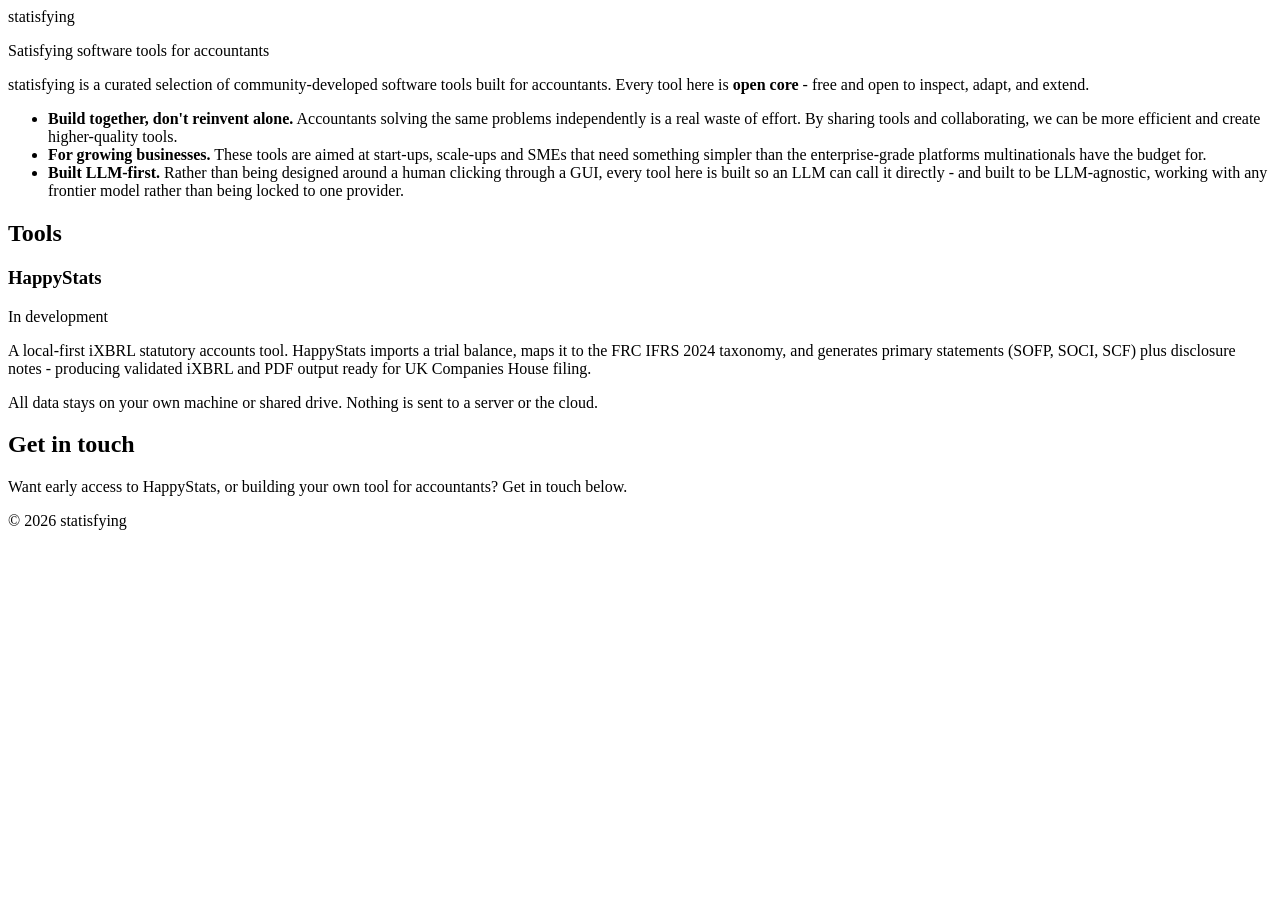
==== index.html @ 27cd7fc4 "Update index.html" ====
<!DOCTYPE html>
<html lang="en">
<head>
<meta charset="UTF-8">
<meta name="viewport" content="width=device-width, initial-scale=1.0">
<title>Statisfying: Satisfying software tools for accountants</title>
<meta name="description" content="A curated selection of community-developed, open-core software tools for accountants.">
<link rel="icon" href="favicon.svg" type="image/svg+xml">

<meta property="og:type" content="website">
<meta property="og:url" content="https://statisfying.com">
<meta property="og:title" content="Statisfying: Satisfying software tools for accountants">
<meta property="og:description" content="A curated selection of community-developed, open-core software tools for accountants.">
<meta name="twitter:card" content="summary">
<meta name="twitter:title" content="Statisfying: Satisfying software tools for accountants">
<meta name="twitter:description" content="A curated selection of community-developed, open-core software tools for accountants.">

<link rel="stylesheet" href="styles.css">
</head>
<body>

<header class="site-header">
  <div class="wrap">
    <span class="wordmark">statisfying</span>
    <p class="tagline">Satisfying software tools for accountants</p>
  </div>
</header>

<main class="wrap">

  <section class="intro">
    <p>statisfying is a curated selection of community-developed software tools built for accountants. Every tool here is <strong>open core</strong> - free and open to inspect, adapt, and extend.</p>
    <ul class="intro-points">
      <li><strong>Build together, don't reinvent alone.</strong> Accountants solving the same problems independently is a real waste of effort. By sharing tools and collaborating, we can be more efficient and create higher-quality tools.</li>
      <li><strong>For growing businesses.</strong> These tools are aimed at start-ups, scale-ups and SMEs that need something simpler than the enterprise-grade platforms multinationals have the budget for.</li>
      <li><strong>Built LLM-first.</strong> Rather than being designed around a human clicking through a GUI, every tool here is built so an LLM can call it directly - and built to be LLM-agnostic, working with any frontier model rather than being locked to one provider.</li>
    </ul>
  </section>

  <section class="tools">
    <h2>Tools</h2>

    <article class="tool-card">
      <div class="tool-card-header">
        <h3>HappyStats</h3>
        <p class="tool-status">In development</p>
      </div>
      <p>A local-first iXBRL statutory accounts tool. HappyStats imports a trial balance, maps it to the FRC IFRS 2024 taxonomy, and generates primary statements (SOFP, SOCI, SCF) plus disclosure notes - producing validated iXBRL and PDF output ready for UK Companies House filing.</p>
      <p>All data stays on your own machine or shared drive. Nothing is sent to a server or the cloud.</p>
    </article>

  </section>

  <section class="contact">
    <h2>Get in touch</h2>
    <p>Want early access to HappyStats, or building your own tool for accountants? Get in touch below.</p>
    <div class="contact-embed">
      <div data-formgrid-form="1jni0jq0" data-formgrid-height="750"></div>
    </div>
  </section>

</main>

<script src="https://formgrid.dev/embed.js" async></script>

<footer class="site-footer">
  <div class="wrap">
    <p>&copy; 2026 statisfying</p>
  </div>
</footer>

</body>
</html>
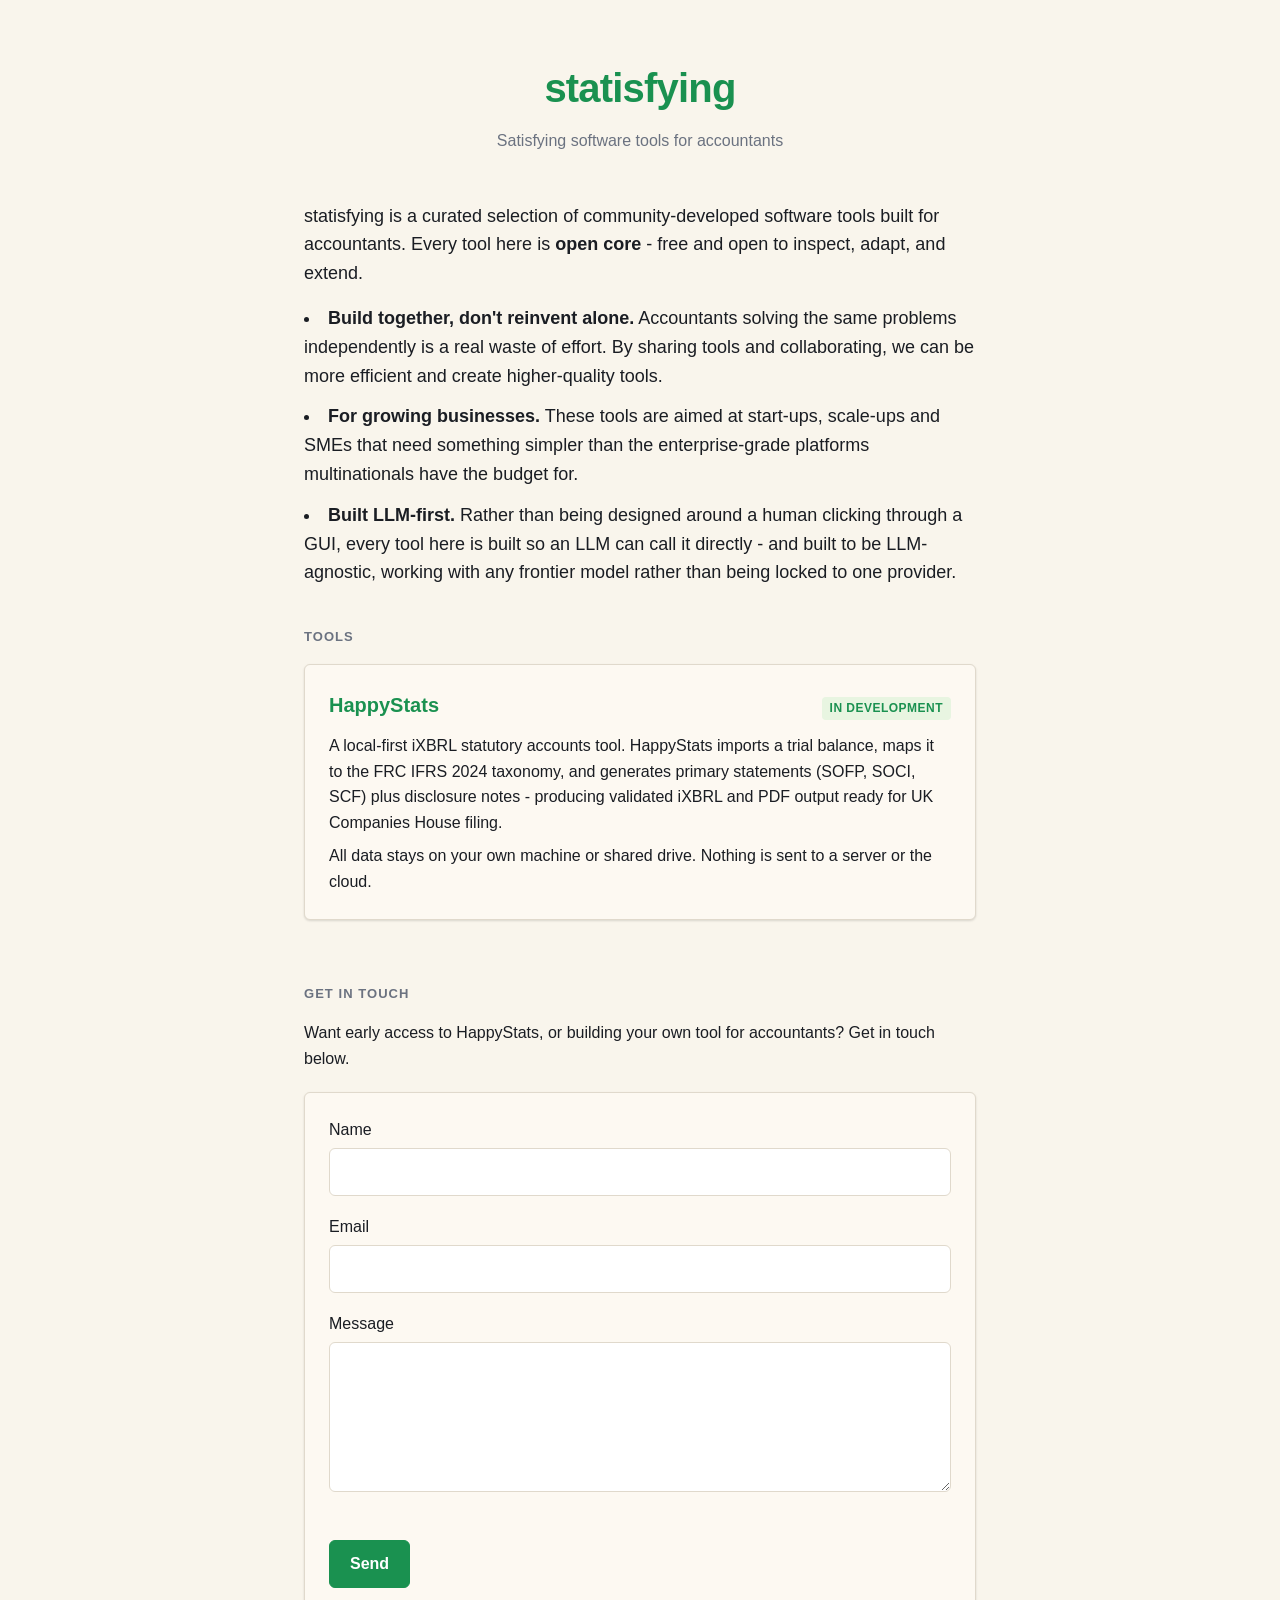
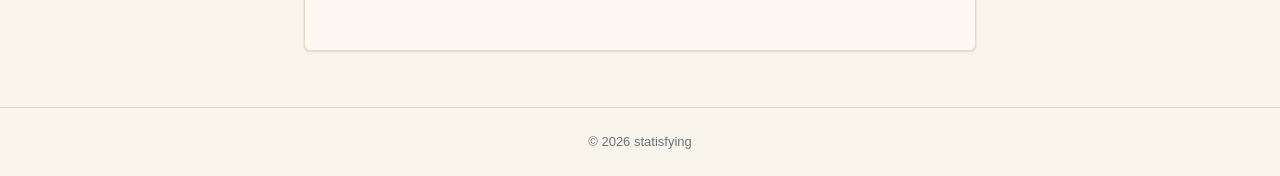
==== commit 60d78ea0: "Replace Formgrid embed with Web3Forms contact form The Formgrid embed was silently losing every subm" ====
--- a/index.html
+++ b/index.html
@@ -54,14 +54,78 @@
   <section class="contact">
     <h2>Get in touch</h2>
     <p>Want early access to HappyStats, or building your own tool for accountants? Get in touch below.</p>
-    <div class="contact-embed">
-      <div data-formgrid-form="1jni0jq0" data-formgrid-height="750"></div>
-    </div>
+    <form id="contact-form" action="https://api.web3forms.com/submit" method="POST">
+      <input type="hidden" name="access_key" value="4794ed68-f98e-4a54-9e62-15b020e1b3da">
+      <input type="hidden" name="subject" value="New enquiry from statisfying.com">
+      <input type="hidden" name="from_name" value="statisfying.com">
+      <input type="checkbox" name="botcheck" class="honeypot" tabindex="-1" autocomplete="off" aria-hidden="true">
+
+      <label for="name">Name</label>
+      <input type="text" id="name" name="name" autocomplete="name" required>
+
+      <label for="email">Email</label>
+      <input type="email" id="email" name="email" autocomplete="email" required>
+
+      <label for="message">Message</label>
+      <textarea id="message" name="message" rows="5" required></textarea>
+
+      <div class="h-captcha" data-captcha="true"></div>
+
+      <button type="submit">Send</button>
+      <p class="form-status" id="form-status" role="status" aria-live="polite"></p>
+    </form>
   </section>
 
 </main>
 
-<script src="https://formgrid.dev/embed.js" async></script>
+<script>
+  const form = document.getElementById('contact-form');
+  const status = document.getElementById('form-status');
+  const button = form.querySelector('button[type="submit"]');
+
+  function setStatus(message, state) {
+    status.textContent = message;
+    status.className = state ? 'form-status is-' + state : 'form-status';
+  }
+
+  form.addEventListener('submit', async (event) => {
+    event.preventDefault();
+
+    const data = Object.fromEntries(new FormData(form));
+
+    if (!data['h-captcha-response']) {
+      setStatus('Please complete the anti-spam check above.', 'error');
+      return;
+    }
+
+    button.disabled = true;
+    setStatus('Sending...', null);
+
+    try {
+      const response = await fetch(form.action, {
+        method: 'POST',
+        headers: { 'Content-Type': 'application/json', 'Accept': 'application/json' },
+        body: JSON.stringify(data)
+      });
+      const result = await response.json();
+
+      if (response.ok && result.success) {
+        form.reset();
+        if (window.hcaptcha) window.hcaptcha.reset();
+        setStatus("Thanks - your message has been sent. I'll be in touch.", 'success');
+      } else {
+        if (window.hcaptcha) window.hcaptcha.reset();
+        setStatus(result.message || "Sorry, that didn't send. Please try again.", 'error');
+      }
+    } catch (err) {
+      if (window.hcaptcha) window.hcaptcha.reset();
+      setStatus("Sorry, that didn't send. Please check your connection and try again.", 'error');
+    } finally {
+      button.disabled = false;
+    }
+  });
+</script>
+<script src="https://web3forms.com/client/script.js" async defer></script>
 
 <footer class="site-footer">
   <div class="wrap">
--- a/styles.css
+++ b/styles.css
@@ -0,0 +1,245 @@
+*, *::before, *::after { box-sizing: border-box; margin: 0; padding: 0; }
+
+:root {
+  --bg: #f9f5ec;
+  --surface: #fdf9f2;
+  --border: #e0d9cc;
+  --text: #1a1d23;
+  --text-muted: #6b7280;
+  --accent: #1a9150;
+  --accent-hover: #157a40;
+  --radius: 6px;
+  --shadow: 0 1px 3px rgba(0,0,0,0.08), 0 1px 2px rgba(0,0,0,0.06);
+}
+
+html {
+  scroll-behavior: smooth;
+}
+
+body {
+  font-family: -apple-system, BlinkMacSystemFont, 'Segoe UI', sans-serif;
+  font-size: 16px;
+  color: var(--text);
+  background: var(--bg);
+  line-height: 1.6;
+}
+
+.wrap {
+  max-width: 720px;
+  margin: 0 auto;
+  padding: 0 24px;
+}
+
+a {
+  color: var(--accent);
+}
+
+/* Header */
+.site-header {
+  padding: 56px 0 40px;
+  text-align: center;
+}
+
+.wordmark {
+  font-size: 40px;
+  font-weight: 700;
+  color: var(--accent);
+  letter-spacing: -0.02em;
+}
+
+.tagline {
+  margin-top: 8px;
+  color: var(--text-muted);
+  font-size: 16px;
+}
+
+/* Intro */
+.intro {
+  padding: 8px 0 40px;
+  font-size: 18px;
+}
+
+.intro-points {
+  margin-top: 16px;
+  padding-left: 0;
+  list-style-position: inside;
+}
+
+.intro-points li {
+  margin-bottom: 12px;
+}
+
+.intro-points li:last-child {
+  margin-bottom: 0;
+}
+
+/* Tools */
+.tools h2,
+.contact h2 {
+  font-size: 13px;
+  text-transform: uppercase;
+  letter-spacing: 0.08em;
+  color: var(--text-muted);
+  margin-bottom: 16px;
+}
+
+.tool-card {
+  background: var(--surface);
+  border: 1px solid var(--border);
+  border-radius: var(--radius);
+  box-shadow: var(--shadow);
+  padding: 24px;
+  margin-bottom: 16px;
+}
+
+.tool-card-header {
+  display: flex;
+  align-items: baseline;
+  justify-content: space-between;
+  gap: 12px;
+  margin-bottom: 12px;
+}
+
+.tool-card h3 {
+  font-size: 20px;
+  color: var(--accent);
+}
+
+.tool-status {
+  display: inline-block;
+  flex-shrink: 0;
+  font-size: 12px;
+  font-weight: 600;
+  text-transform: uppercase;
+  letter-spacing: 0.04em;
+  color: var(--accent);
+  background: #e8f5e1;
+  border-radius: 4px;
+  padding: 2px 8px;
+}
+
+.tool-card p {
+  margin-top: 8px;
+}
+
+.tool-card p:first-of-type {
+  margin-top: 0;
+}
+
+/* Contact */
+.contact {
+  padding: 48px 0 56px;
+}
+
+.contact form {
+  display: flex;
+  flex-direction: column;
+  gap: 6px;
+  margin-top: 20px;
+  background: var(--surface);
+  border: 1px solid var(--border);
+  border-radius: var(--radius);
+  box-shadow: var(--shadow);
+  padding: 24px;
+}
+
+.contact label {
+  font-size: 16px;
+  font-weight: 400;
+  margin-top: 12px;
+}
+
+.contact label:first-of-type {
+  margin-top: 0;
+}
+
+.contact input[type="text"],
+.contact input[type="email"],
+.contact textarea {
+  font: inherit;
+  color: var(--text);
+  background: #fff;
+  border: 1px solid var(--border);
+  border-radius: var(--radius);
+  padding: 10px 12px;
+}
+
+.contact input[type="text"]:focus,
+.contact input[type="email"]:focus,
+.contact textarea:focus {
+  outline: none;
+  border-color: var(--accent);
+  box-shadow: 0 0 0 3px rgba(26,145,80,0.1);
+}
+
+.contact textarea {
+  resize: vertical;
+}
+
+/* Honeypot: hidden from people, visible to bots that fill every field. */
+.honeypot {
+  position: absolute;
+  left: -9999px;
+  width: 1px;
+  height: 1px;
+  opacity: 0;
+}
+
+.h-captcha {
+  margin-top: 20px;
+}
+
+.contact button {
+  align-self: flex-start;
+  margin-top: 16px;
+  font: inherit;
+  font-weight: 600;
+  color: #fff;
+  background: var(--accent);
+  border: 1px solid var(--accent);
+  border-radius: var(--radius);
+  padding: 10px 20px;
+  cursor: pointer;
+}
+
+.contact button:hover {
+  background: var(--accent-hover);
+  border-color: var(--accent-hover);
+}
+
+.contact button:disabled {
+  opacity: 0.6;
+  cursor: default;
+}
+
+.form-status {
+  margin-top: 12px;
+  font-size: 14px;
+  min-height: 1.4em;
+}
+
+.form-status.is-success {
+  color: var(--accent);
+}
+
+.form-status.is-error {
+  color: #b91c1c;
+}
+
+/* Footer */
+.site-footer {
+  border-top: 1px solid var(--border);
+  padding: 24px 0;
+  text-align: center;
+}
+
+.site-footer p {
+  color: var(--text-muted);
+  font-size: 13px;
+}
+
+/* Responsive */
+@media (max-width: 480px) {
+  .wordmark { font-size: 32px; }
+  .intro { font-size: 16px; }
+}
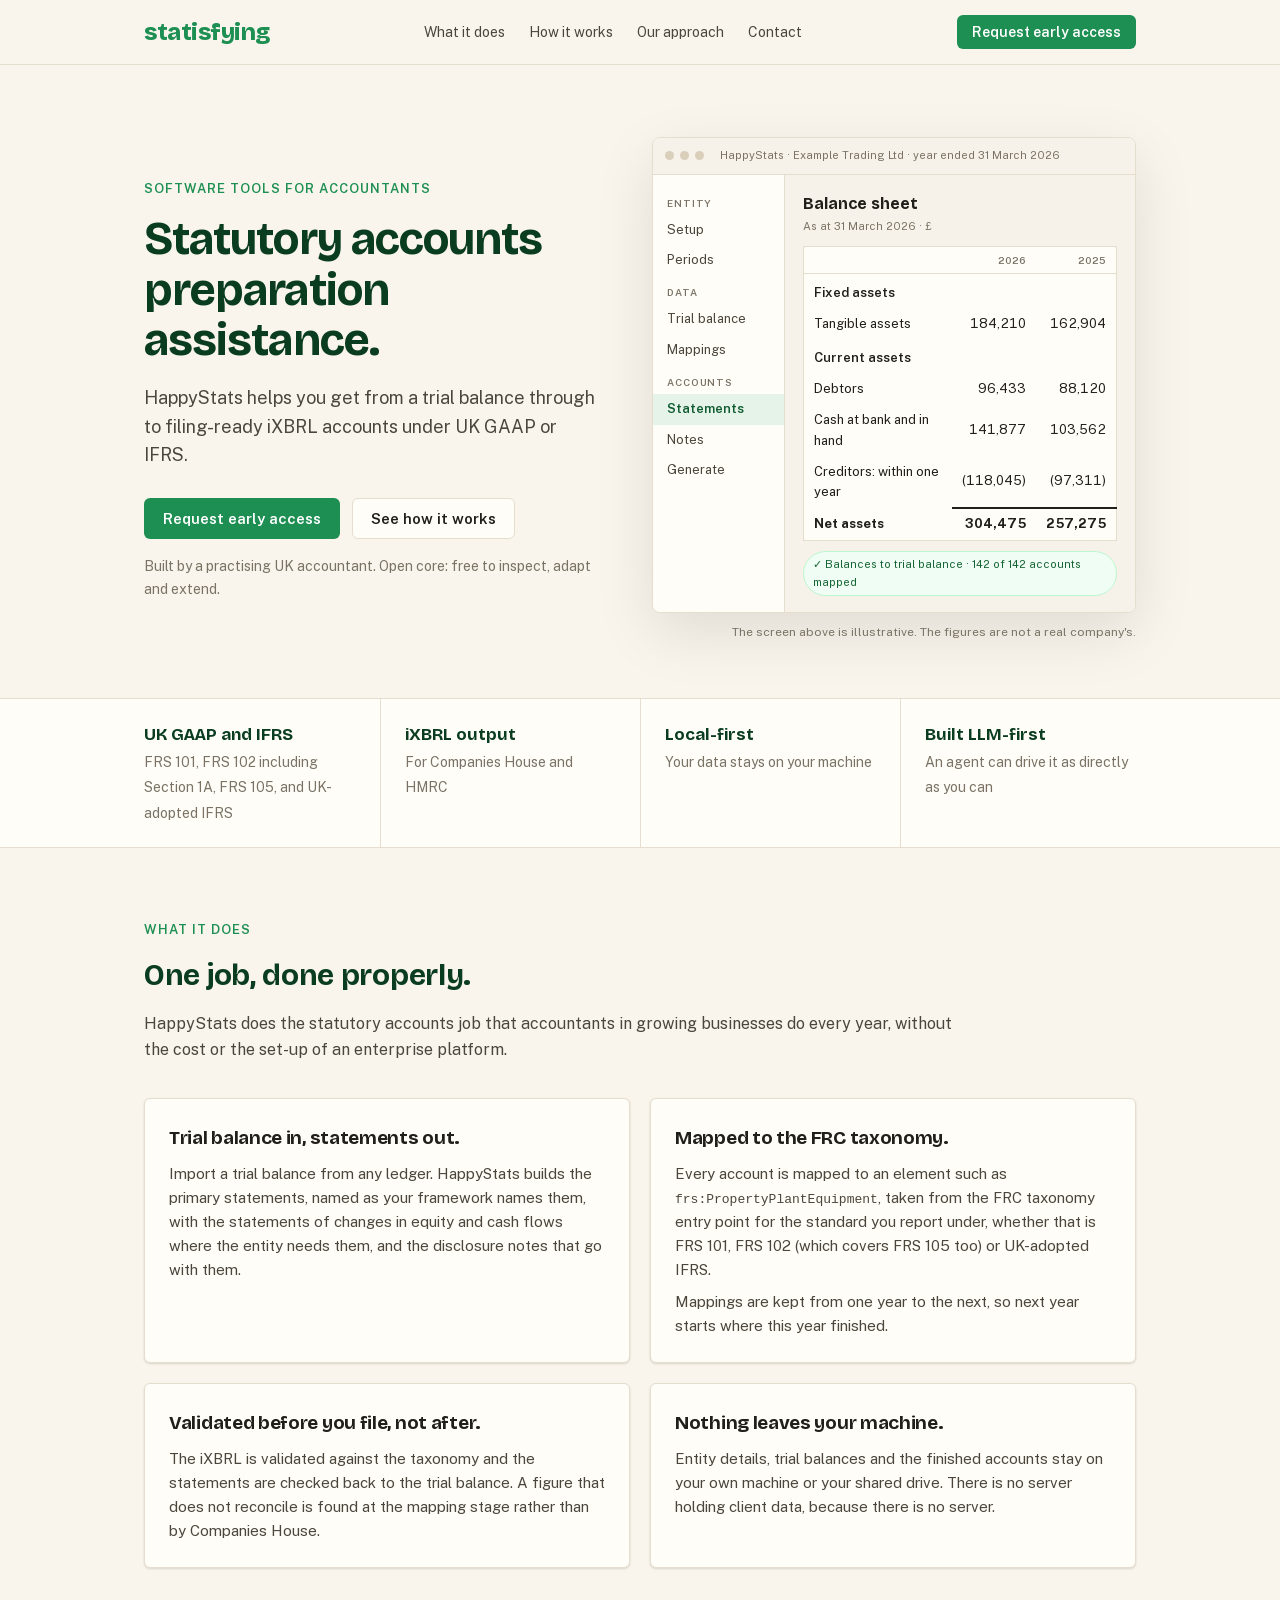
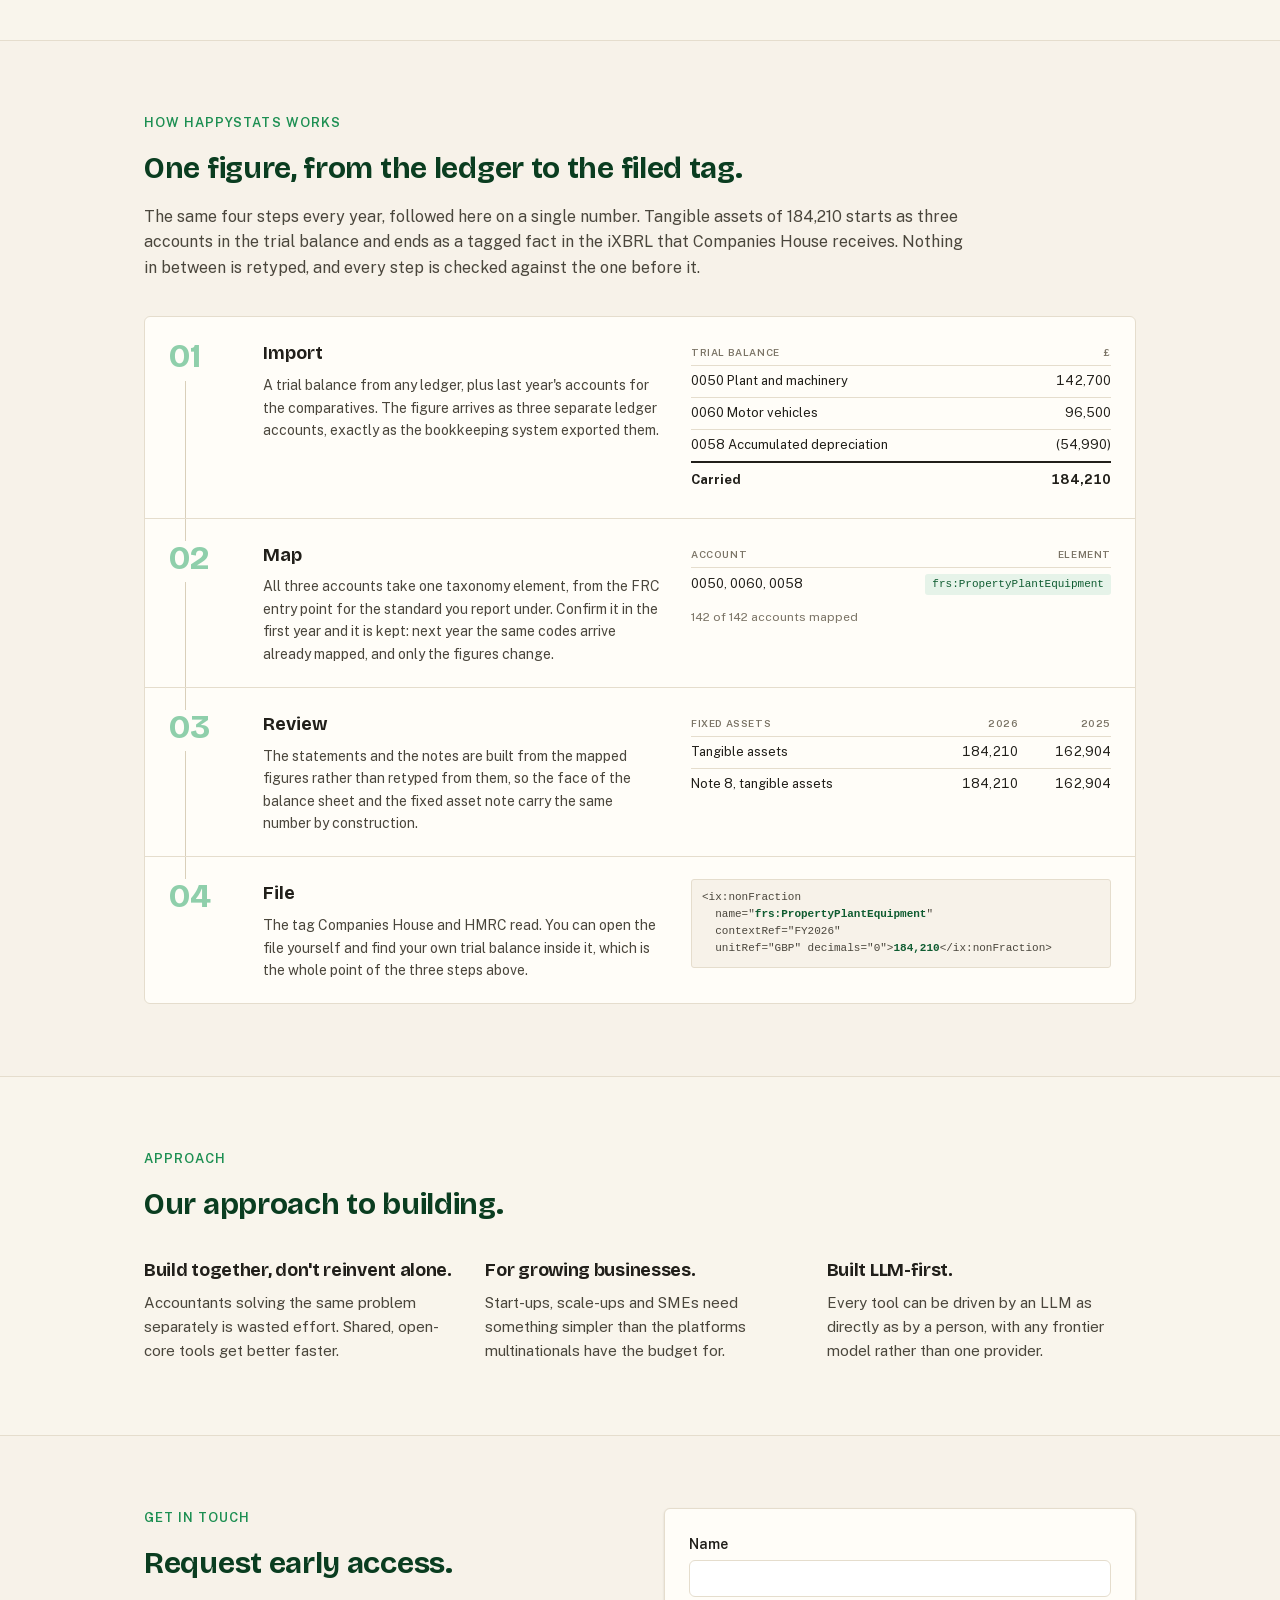
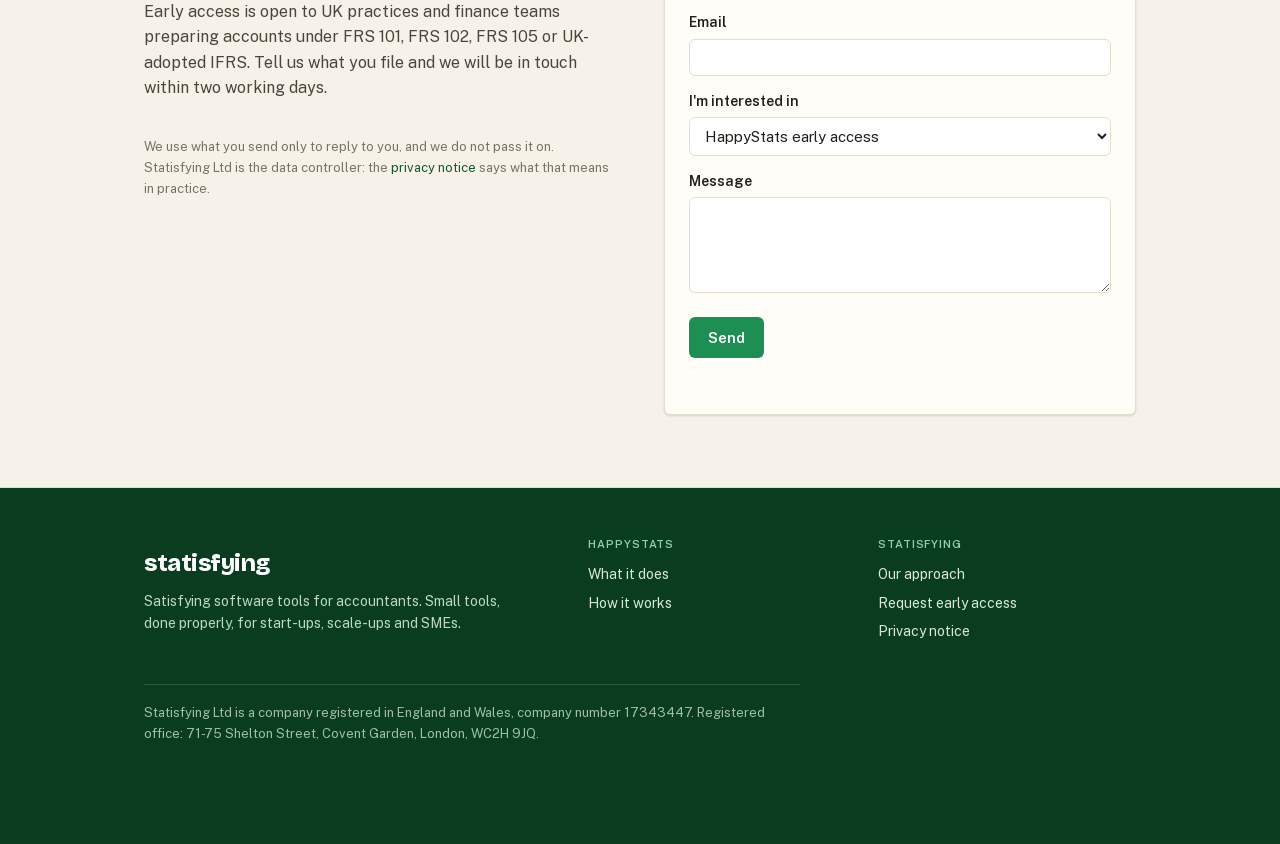
==== commit 8c12c8d2: "Rebuild the site around HappyStats and add a privacy notice HappySync is gone, so the two-card Tools" ====
--- a/index.html
+++ b/index.html
@@ -3,86 +3,322 @@
 <head>
 <meta charset="UTF-8">
 <meta name="viewport" content="width=device-width, initial-scale=1.0">
-<title>Statisfying: Satisfying software tools for accountants</title>
-<meta name="description" content="A curated selection of community-developed, open-core software tools for accountants.">
+<title>HappyStats: statutory accounts and iXBRL, UK GAAP and IFRS</title>
+<meta name="description" content="HappyStats helps you get from a trial balance to filing-ready iXBRL accounts under UK GAAP or IFRS, for Companies House and HMRC. Local-first: nothing leaves your machine.">
 <link rel="icon" href="favicon.svg" type="image/svg+xml">
 
 <meta property="og:type" content="website">
 <meta property="og:url" content="https://statisfying.com">
-<meta property="og:title" content="Statisfying: Satisfying software tools for accountants">
-<meta property="og:description" content="A curated selection of community-developed, open-core software tools for accountants.">
+<meta property="og:site_name" content="statisfying">
+<meta property="og:title" content="HappyStats: statutory accounts and iXBRL, UK GAAP and IFRS">
+<meta property="og:description" content="HappyStats helps you get from a trial balance to filing-ready iXBRL accounts under UK GAAP or IFRS, for Companies House and HMRC. Local-first: nothing leaves your machine.">
 <meta name="twitter:card" content="summary">
-<meta name="twitter:title" content="Statisfying: Satisfying software tools for accountants">
-<meta name="twitter:description" content="A curated selection of community-developed, open-core software tools for accountants.">
+<meta name="twitter:title" content="HappyStats: statutory accounts and iXBRL, UK GAAP and IFRS">
+<meta name="twitter:description" content="HappyStats helps you get from a trial balance to filing-ready iXBRL accounts under UK GAAP or IFRS, for Companies House and HMRC. Local-first: nothing leaves your machine.">
 
 <link rel="stylesheet" href="styles.css">
 </head>
 <body>
 
+<a class="skip-link" href="#main">Skip to content</a>
+
 <header class="site-header">
   <div class="wrap">
     <span class="wordmark">statisfying</span>
-    <p class="tagline">Satisfying software tools for accountants</p>
+    <nav class="site-nav" aria-label="Sections">
+      <a href="#what">What it does</a>
+      <a href="#how">How it works</a>
+      <a href="#approach">Our approach</a>
+      <a href="#contact">Contact</a>
+    </nav>
+    <a class="btn btn-primary btn-sm" href="#contact">Request early access</a>
   </div>
 </header>
 
-<main class="wrap">
-
-  <section class="intro">
-    <p>statisfying is a curated selection of community-developed software tools built for accountants. Every tool here is <strong>open core</strong> - free and open to inspect, adapt, and extend.</p>
-    <ul class="intro-points">
-      <li><strong>Build together, don't reinvent alone.</strong> Accountants solving the same problems independently is a real waste of effort. By sharing tools and collaborating, we can be more efficient and create higher-quality tools.</li>
-      <li><strong>For growing businesses.</strong> These tools are aimed at start-ups, scale-ups and SMEs that need something simpler than the enterprise-grade platforms multinationals have the budget for.</li>
-      <li><strong>Built LLM-first.</strong> Rather than being designed around a human clicking through a GUI, every tool here is built so an LLM can call it directly - and built to be LLM-agnostic, working with any frontier model rather than being locked to one provider.</li>
-    </ul>
-  </section>
-
-  <section class="tools">
-    <h2>Tools</h2>
-
-    <article class="tool-card">
-      <div class="tool-card-header">
-        <h3>HappyStats</h3>
-        <p class="tool-status">In development</p>
-      </div>
-      <p>A local-first iXBRL statutory accounts tool. HappyStats imports a trial balance, maps it to the FRC IFRS 2024 taxonomy, and generates primary statements (SOFP, SOCI, SCF) plus disclosure notes - producing validated iXBRL and PDF output ready for UK Companies House filing.</p>
-      <p>All data stays on your own machine or shared drive. Nothing is sent to a server or the cloud.</p>
-    </article>
-
-  </section>
-
-  <section class="contact">
-    <h2>Get in touch</h2>
-    <p>Want early access to HappyStats, or building your own tool for accountants? Get in touch below.</p>
-    <form id="contact-form" action="https://api.web3forms.com/submit" method="POST">
-      <input type="hidden" name="access_key" value="4794ed68-f98e-4a54-9e62-15b020e1b3da">
-      <input type="hidden" name="subject" value="New enquiry from statisfying.com">
-      <input type="hidden" name="from_name" value="statisfying.com">
-      <input type="checkbox" name="botcheck" class="honeypot" tabindex="-1" autocomplete="off" aria-hidden="true">
-
-      <label for="name">Name</label>
-      <input type="text" id="name" name="name" autocomplete="name" required>
-
-      <label for="email">Email</label>
-      <input type="email" id="email" name="email" autocomplete="email" required>
-
-      <label for="message">Message</label>
-      <textarea id="message" name="message" rows="5" required></textarea>
-
-      <div class="h-captcha" data-captcha="true"></div>
-
-      <button type="submit">Send</button>
-      <p class="form-status" id="form-status" role="status" aria-live="polite"></p>
-    </form>
+<main id="main">
+
+  <section class="hero">
+    <div class="wrap">
+      <div>
+        <p class="eyebrow">Software tools for accountants</p>
+        <h1>Statutory accounts preparation assistance.</h1>
+        <p class="lede">HappyStats helps you get from a trial balance through to filing-ready iXBRL accounts under UK GAAP or IFRS.</p>
+        <p class="cta">
+          <a class="btn btn-primary" href="#contact">Request early access</a>
+          <a class="btn btn-secondary" href="#how">See how it works</a>
+        </p>
+        <p class="hero-note">Built by a practising UK accountant. Open core: free to inspect, adapt and extend.</p>
+      </div>
+      <div>
+        <div class="window">
+          <div class="window-bar">
+            <i></i><i></i><i></i>
+            <span>HappyStats &middot; Example Trading Ltd &middot; year ended 31 March 2026</span>
+          </div>
+          <div class="window-body">
+            <div class="window-side">
+              <p class="grp">Entity</p>
+              <p class="it">Setup</p>
+              <p class="it">Periods</p>
+              <p class="grp">Data</p>
+              <p class="it">Trial balance</p>
+              <p class="it">Mappings</p>
+              <p class="grp">Accounts</p>
+              <p class="it on">Statements</p>
+              <p class="it">Notes</p>
+              <p class="it">Generate</p>
+            </div>
+            <div class="window-main">
+              <p class="win-title">Balance sheet</p>
+              <p class="sub">As at 31 March 2026 &middot; &pound;</p>
+              <table class="fig">
+                <tr><th scope="col"><span class="visually-hidden">Line item</span></th><th scope="col">2026</th><th scope="col">2025</th></tr>
+                <tr class="sec"><td>Fixed assets</td><td></td><td></td></tr>
+                <tr><td>Tangible assets</td><td>184,210</td><td>162,904</td></tr>
+                <tr class="sec"><td>Current assets</td><td></td><td></td></tr>
+                <tr><td>Debtors</td><td>96,433</td><td>88,120</td></tr>
+                <tr><td>Cash at bank and in hand</td><td>141,877</td><td>103,562</td></tr>
+                <tr><td>Creditors: within one year</td><td>(118,045)</td><td>(97,311)</td></tr>
+                <tr class="tot"><td>Net assets</td><td>304,475</td><td>257,275</td></tr>
+              </table>
+              <p class="check">&#10003; Balances to trial balance &middot; 142 of 142 accounts mapped</p>
+            </div>
+          </div>
+        </div>
+        <p class="illustrative">The screen above is illustrative. The figures are not a real company's.</p>
+      </div>
+    </div>
+  </section>
+
+  <div class="facts">
+    <div class="wrap">
+      <div class="fact"><b>UK GAAP and IFRS</b><span>FRS 101, FRS 102 including Section 1A, FRS 105, and UK-adopted IFRS</span></div>
+      <div class="fact"><b>iXBRL output</b><span>For Companies House and HMRC</span></div>
+      <div class="fact"><b>Local-first</b><span>Your data stays on your machine</span></div>
+      <div class="fact"><b>Built LLM-first</b><span>An agent can drive it as directly as you can</span></div>
+    </div>
+  </div>
+
+  <section class="block" id="what">
+    <div class="wrap">
+      <p class="eyebrow">What it does</p>
+      <h2>One job, done properly.</h2>
+      <p class="section-lede">HappyStats does the statutory accounts job that accountants in growing businesses do every year, without the cost or the set-up of an enterprise platform.</p>
+      <div class="capabilities">
+        <div class="card">
+          <h3>Trial balance in, statements out.</h3>
+          <p>Import a trial balance from any ledger. HappyStats builds the primary statements, named as your framework names them, with the statements of changes in equity and cash flows where the entity needs them, and the disclosure notes that go with them.</p>
+        </div>
+        <div class="card">
+          <h3>Mapped to the FRC taxonomy.</h3>
+          <p>Every account is mapped to an element such as <span class="qname">frs:PropertyPlantEquipment</span>, taken from the FRC taxonomy entry point for the standard you report under, whether that is FRS 101, FRS 102 (which covers FRS 105 too) or UK-adopted IFRS.</p>
+          <p>Mappings are kept from one year to the next, so next year starts where this year finished.</p>
+        </div>
+        <div class="card">
+          <h3>Validated before you file, not after.</h3>
+          <p>The iXBRL is validated against the taxonomy and the statements are checked back to the trial balance. A figure that does not reconcile is found at the mapping stage rather than by Companies House.</p>
+        </div>
+        <div class="card">
+          <h3>Nothing leaves your machine.</h3>
+          <p>Entity details, trial balances and the finished accounts stay on your own machine or your shared drive. There is no server holding client data, because there is no server.</p>
+        </div>
+      </div>
+    </div>
+  </section>
+
+  <section class="block block-alt" id="how">
+    <div class="wrap">
+      <p class="eyebrow">How HappyStats works</p>
+      <h2>One figure, from the ledger to the filed tag.</h2>
+      <p class="section-lede">The same four steps every year, followed here on a single number. Tangible assets of 184,210 starts as three accounts in the trial balance and ends as a tagged fact in the iXBRL that Companies House receives. Nothing in between is retyped, and every step is checked against the one before it.</p>
+      <div class="trace">
+
+        <div class="trace-step">
+          <p class="trace-n">01</p>
+          <div class="trace-say">
+            <h3>Import</h3>
+            <p>A trial balance from any ledger, plus last year's accounts for the comparatives. The figure arrives as three separate ledger accounts, exactly as the bookkeeping system exported them.</p>
+          </div>
+          <div class="trace-show">
+            <table class="mini">
+              <tr><th scope="col">Trial balance</th><th scope="col">&pound;</th></tr>
+              <tr><td>0050 Plant and machinery</td><td>142,700</td></tr>
+              <tr><td>0060 Motor vehicles</td><td>96,500</td></tr>
+              <tr><td>0058 Accumulated depreciation</td><td>(54,990)</td></tr>
+              <tr class="tot"><td>Carried</td><td>184,210</td></tr>
+            </table>
+          </div>
+        </div>
+
+        <div class="trace-step">
+          <p class="trace-n">02</p>
+          <div class="trace-say">
+            <h3>Map</h3>
+            <p>All three accounts take one taxonomy element, from the FRC entry point for the standard you report under. Confirm it in the first year and it is kept: next year the same codes arrive already mapped, and only the figures change.</p>
+          </div>
+          <div class="trace-show">
+            <table class="mini mini-stack">
+              <tr><th scope="col">Account</th><th scope="col">Element</th></tr>
+              <tr><td>0050, 0060, 0058</td><td><span class="chip">frs:PropertyPlantEquipment</span></td></tr>
+            </table>
+            <p class="trace-foot">142 of 142 accounts mapped</p>
+          </div>
+        </div>
+
+        <div class="trace-step">
+          <p class="trace-n">03</p>
+          <div class="trace-say">
+            <h3>Review</h3>
+            <p>The statements and the notes are built from the mapped figures rather than retyped from them, so the face of the balance sheet and the fixed asset note carry the same number by construction.</p>
+          </div>
+          <div class="trace-show">
+            <table class="mini">
+              <tr><th scope="col">Fixed assets</th><th scope="col">2026</th><th scope="col">2025</th></tr>
+              <tr><td>Tangible assets</td><td>184,210</td><td>162,904</td></tr>
+              <tr><td>Note 8, tangible assets</td><td>184,210</td><td>162,904</td></tr>
+            </table>
+          </div>
+        </div>
+
+        <div class="trace-step">
+          <p class="trace-n">04</p>
+          <div class="trace-say">
+            <h3>File</h3>
+            <p>The tag Companies House and HMRC read. You can open the file yourself and find your own trial balance inside it, which is the whole point of the three steps above.</p>
+          </div>
+          <div class="trace-show">
+            <pre class="codeblk">&lt;ix:nonFraction
+  name="<b>frs:PropertyPlantEquipment</b>"
+  contextRef="FY2026"
+  unitRef="GBP" decimals="0"&gt;<b>184,210</b>&lt;/ix:nonFraction&gt;</pre>
+          </div>
+        </div>
+
+      </div>
+    </div>
+  </section>
+
+  <section class="block" id="approach">
+    <div class="wrap">
+      <p class="eyebrow">Approach</p>
+      <h2>Our approach to building.</h2>
+      <div class="principles">
+        <div>
+          <h3>Build together, don't reinvent alone.</h3>
+          <p>Accountants solving the same problem separately is wasted effort. Shared, open-core tools get better faster.</p>
+        </div>
+        <div>
+          <h3>For growing businesses.</h3>
+          <p>Start-ups, scale-ups and SMEs need something simpler than the platforms multinationals have the budget for.</p>
+        </div>
+        <div>
+          <h3>Built LLM-first.</h3>
+          <p>Every tool can be driven by an LLM as directly as by a person, with any frontier model rather than one provider.</p>
+        </div>
+      </div>
+    </div>
+  </section>
+
+  <section class="block block-alt contact" id="contact">
+    <div class="wrap">
+      <div>
+        <p class="eyebrow">Get in touch</p>
+        <h2>Request early access.</h2>
+        <p class="section-lede">Early access is open to UK practices and finance teams preparing accounts under FRS 101, FRS 102, FRS 105 or UK-adopted IFRS. Tell us what you file and we will be in touch within two working days.</p>
+        <p class="form-hint">We use what you send only to reply to you, and we do not pass it on. Statisfying Ltd is the data controller: the <a href="privacy/">privacy notice</a> says what that means in practice.</p>
+      </div>
+      <div class="contact-form">
+        <form id="contact-form" action="https://api.web3forms.com/submit" method="POST">
+          <input type="hidden" name="access_key" value="4794ed68-f98e-4a54-9e62-15b020e1b3da">
+          <input type="hidden" name="subject" value="New enquiry from statisfying.com">
+          <input type="hidden" name="from_name" value="statisfying.com">
+          <input type="checkbox" name="botcheck" class="honeypot" tabindex="-1" autocomplete="off" aria-hidden="true">
+
+          <div class="field">
+            <label for="name">Name</label>
+            <input type="text" id="name" name="name" autocomplete="name" required>
+          </div>
+
+          <div class="field">
+            <label for="email">Email</label>
+            <input type="email" id="email" name="email" autocomplete="email" required>
+          </div>
+
+          <div class="field">
+            <label for="interest">I'm interested in</label>
+            <select id="interest" name="interest">
+              <option>HappyStats early access</option>
+              <option>Building a tool with you</option>
+              <option>Something else</option>
+            </select>
+          </div>
+
+          <div class="field">
+            <label for="message">Message</label>
+            <textarea id="message" name="message" rows="5" required></textarea>
+          </div>
+
+          <div class="h-captcha" data-captcha="true"></div>
+
+          <button class="btn btn-primary" type="submit">Send</button>
+          <p class="form-status" id="form-status" role="status" aria-live="polite"></p>
+        </form>
+      </div>
+    </div>
   </section>
 
 </main>
+
+<footer class="site-footer">
+  <div class="wrap">
+    <div class="cols">
+      <div>
+        <p class="wordmark">statisfying</p>
+        <p>Satisfying software tools for accountants. Small tools, done properly, for start-ups, scale-ups and SMEs.</p>
+      </div>
+      <div>
+        <p class="col-head">HappyStats</p>
+        <a href="#what">What it does</a>
+        <a href="#how">How it works</a>
+      </div>
+      <div>
+        <p class="col-head">statisfying</p>
+        <a href="#approach">Our approach</a>
+        <a href="#contact">Request early access</a>
+        <a href="privacy/">Privacy notice</a>
+      </div>
+    </div>
+    <p class="legal">Statisfying Ltd is a company registered in England and Wales, company number 17343447. Registered office: 71-75 Shelton Street, Covent Garden, London, WC2H 9JQ.</p>
+  </div>
+</footer>
 
 <script>
   const form = document.getElementById('contact-form');
   const status = document.getElementById('form-status');
   const button = form.querySelector('button[type="submit"]');
 
+  // The Web3Forms client script pulls in hCaptcha, which sets a cookie and sends
+  // the visitor's IP to a third party. Only someone using the form needs it, so
+  // it loads on first contact with the form rather than on every page view. Its
+  // init runs as soon as the script executes, not on window load, so injecting
+  // it late still works.
+  let formScriptRequested = false;
+
+  function loadFormScript() {
+    if (formScriptRequested) return;
+    formScriptRequested = true;
+    const script = document.createElement('script');
+    script.src = 'https://web3forms.com/client/script.js';
+    script.async = true;
+    document.head.appendChild(script);
+  }
+
+  // Hover, tap, focus or type: whichever comes first, and all of them come well
+  // before anyone has finished filling the form.
+  ['pointerenter', 'pointerdown', 'touchstart', 'focusin', 'keydown'].forEach((event) => {
+    form.addEventListener(event, loadFormScript, { once: true, passive: true });
+  });
+
   function setStatus(message, state) {
     status.textContent = message;
     status.className = state ? 'form-status is-' + state : 'form-status';
@@ -94,7 +330,12 @@
     const data = Object.fromEntries(new FormData(form));
 
     if (!data['h-captcha-response']) {
-      setStatus('Please complete the anti-spam check above.', 'error');
+      if (window.hcaptcha) {
+        setStatus('Please complete the anti-spam check above.', 'error');
+      } else {
+        loadFormScript();
+        setStatus('Loading the anti-spam check. It will appear above in a moment.', null);
+      }
       return;
     }
 
@@ -112,7 +353,7 @@
       if (response.ok && result.success) {
         form.reset();
         if (window.hcaptcha) window.hcaptcha.reset();
-        setStatus("Thanks - your message has been sent. I'll be in touch.", 'success');
+        setStatus('Thanks, your message has been sent. We will be in touch.', 'success');
       } else {
         if (window.hcaptcha) window.hcaptcha.reset();
         setStatus(result.message || "Sorry, that didn't send. Please try again.", 'error');
@@ -125,13 +366,6 @@
     }
   });
 </script>
-<script src="https://web3forms.com/client/script.js" async defer></script>
-
-<footer class="site-footer">
-  <div class="wrap">
-    <p>&copy; 2026 statisfying</p>
-  </div>
-</footer>
 
 </body>
 </html>
--- a/styles.css
+++ b/styles.css
@@ -1,245 +1,325 @@
-*, *::before, *::after { box-sizing: border-box; margin: 0; padding: 0; }
-
-:root {
-  --bg: #f9f5ec;
-  --surface: #fdf9f2;
-  --border: #e0d9cc;
-  --text: #1a1d23;
-  --text-muted: #6b7280;
-  --accent: #1a9150;
-  --accent-hover: #157a40;
-  --radius: 6px;
-  --shadow: 0 1px 3px rgba(0,0,0,0.08), 0 1px 2px rgba(0,0,0,0.06);
-}
-
-html {
-  scroll-behavior: smooth;
-}
-
-body {
-  font-family: -apple-system, BlinkMacSystemFont, 'Segoe UI', sans-serif;
-  font-size: 16px;
-  color: var(--text);
-  background: var(--bg);
-  line-height: 1.6;
-}
-
-.wrap {
-  max-width: 720px;
-  margin: 0 auto;
-  padding: 0 24px;
-}
-
-a {
-  color: var(--accent);
-}
-
-/* Header */
-.site-header {
-  padding: 56px 0 40px;
-  text-align: center;
-}
-
-.wordmark {
-  font-size: 40px;
-  font-weight: 700;
-  color: var(--accent);
-  letter-spacing: -0.02em;
-}
-
-.tagline {
-  margin-top: 8px;
-  color: var(--text-muted);
-  font-size: 16px;
-}
-
-/* Intro */
-.intro {
-  padding: 8px 0 40px;
-  font-size: 18px;
-}
-
-.intro-points {
-  margin-top: 16px;
-  padding-left: 0;
-  list-style-position: inside;
-}
-
-.intro-points li {
-  margin-bottom: 12px;
-}
-
-.intro-points li:last-child {
-  margin-bottom: 0;
-}
-
-/* Tools */
-.tools h2,
-.contact h2 {
-  font-size: 13px;
-  text-transform: uppercase;
-  letter-spacing: 0.08em;
-  color: var(--text-muted);
-  margin-bottom: 16px;
-}
-
-.tool-card {
-  background: var(--surface);
-  border: 1px solid var(--border);
-  border-radius: var(--radius);
-  box-shadow: var(--shadow);
-  padding: 24px;
-  margin-bottom: 16px;
-}
-
-.tool-card-header {
-  display: flex;
-  align-items: baseline;
-  justify-content: space-between;
-  gap: 12px;
-  margin-bottom: 12px;
-}
-
-.tool-card h3 {
-  font-size: 20px;
-  color: var(--accent);
-}
-
-.tool-status {
-  display: inline-block;
-  flex-shrink: 0;
-  font-size: 12px;
-  font-weight: 600;
-  text-transform: uppercase;
-  letter-spacing: 0.04em;
-  color: var(--accent);
-  background: #e8f5e1;
-  border-radius: 4px;
-  padding: 2px 8px;
-}
-
-.tool-card p {
-  margin-top: 8px;
-}
-
-.tool-card p:first-of-type {
-  margin-top: 0;
-}
-
-/* Contact */
-.contact {
-  padding: 48px 0 56px;
-}
-
-.contact form {
-  display: flex;
-  flex-direction: column;
-  gap: 6px;
-  margin-top: 20px;
-  background: var(--surface);
-  border: 1px solid var(--border);
-  border-radius: var(--radius);
-  box-shadow: var(--shadow);
-  padding: 24px;
-}
-
-.contact label {
-  font-size: 16px;
-  font-weight: 400;
-  margin-top: 12px;
-}
-
-.contact label:first-of-type {
-  margin-top: 0;
-}
-
-.contact input[type="text"],
-.contact input[type="email"],
-.contact textarea {
-  font: inherit;
-  color: var(--text);
-  background: #fff;
-  border: 1px solid var(--border);
-  border-radius: var(--radius);
-  padding: 10px 12px;
-}
-
-.contact input[type="text"]:focus,
-.contact input[type="email"]:focus,
-.contact textarea:focus {
-  outline: none;
-  border-color: var(--accent);
-  box-shadow: 0 0 0 3px rgba(26,145,80,0.1);
-}
-
-.contact textarea {
-  resize: vertical;
-}
-
-/* Honeypot: hidden from people, visible to bots that fill every field. */
-.honeypot {
-  position: absolute;
-  left: -9999px;
-  width: 1px;
-  height: 1px;
-  opacity: 0;
-}
-
-.h-captcha {
-  margin-top: 20px;
-}
-
-.contact button {
-  align-self: flex-start;
-  margin-top: 16px;
-  font: inherit;
-  font-weight: 600;
-  color: #fff;
-  background: var(--accent);
-  border: 1px solid var(--accent);
-  border-radius: var(--radius);
-  padding: 10px 20px;
-  cursor: pointer;
-}
-
-.contact button:hover {
-  background: var(--accent-hover);
-  border-color: var(--accent-hover);
-}
-
-.contact button:disabled {
-  opacity: 0.6;
-  cursor: default;
-}
-
-.form-status {
-  margin-top: 12px;
-  font-size: 14px;
-  min-height: 1.4em;
-}
-
-.form-status.is-success {
-  color: var(--accent);
-}
-
-.form-status.is-error {
-  color: #b91c1c;
-}
-
-/* Footer */
-.site-footer {
-  border-top: 1px solid var(--border);
-  padding: 24px 0;
-  text-align: center;
-}
-
-.site-footer p {
-  color: var(--text-muted);
-  font-size: 13px;
-}
-
-/* Responsive */
-@media (max-width: 480px) {
-  .wordmark { font-size: 32px; }
-  .intro { font-size: 16px; }
-}
+/* statisfying.com
+   Warm Ledger design system. Tokens below are copied verbatim from
+   ~/.claude/skills/statisfying-design/tokens/*.css: do not retype a value here,
+   change it there and copy it across. Only the tokens this page uses are kept. */
+
+/* ── Self-hosted brand webfonts (OFL). Local-first: never a CDN request. ── */
+@font-face{font-family:'Bricolage Grotesque';font-style:normal;font-weight:100 900;font-display:swap;src:url(assets/fonts/bricolage-grotesque-latin.woff2) format('woff2');unicode-range:U+0000-00FF,U+0131,U+0152-0153,U+02BB-02BC,U+02C6,U+02DA,U+02DC,U+0304,U+0308,U+0329,U+2000-206F,U+20AC,U+2122,U+2191,U+2193,U+2212,U+2215,U+FEFF,U+FFFD}
+@font-face{font-family:'Bricolage Grotesque';font-style:normal;font-weight:100 900;font-display:swap;src:url(assets/fonts/bricolage-grotesque-latin-ext.woff2) format('woff2');unicode-range:U+0100-02BA,U+02BD-02C5,U+02C7-02CC,U+02CE-02D7,U+02DD-02FF,U+0304,U+0308,U+0329,U+1D00-1DBF,U+1E00-1E9F,U+1EF2-1EFF,U+2020,U+20A0-20AB,U+20AD-20C0,U+2113,U+2C60-2C7F,U+A720-A7FF}
+@font-face{font-family:'Public Sans';font-style:normal;font-weight:100 900;font-display:swap;src:url(assets/fonts/public-sans-latin.woff2) format('woff2');unicode-range:U+0000-00FF,U+0131,U+0152-0153,U+02BB-02BC,U+02C6,U+02DA,U+02DC,U+0304,U+0308,U+0329,U+2000-206F,U+20AC,U+2122,U+2191,U+2193,U+2212,U+2215,U+FEFF,U+FFFD}
+@font-face{font-family:'Public Sans';font-style:normal;font-weight:100 900;font-display:swap;src:url(assets/fonts/public-sans-latin-ext.woff2) format('woff2');unicode-range:U+0100-02BA,U+02BD-02C5,U+02C7-02CC,U+02CE-02D7,U+02DD-02FF,U+0304,U+0308,U+0329,U+1D00-1DBF,U+1E00-1E9F,U+1EF2-1EFF,U+2020,U+20A0-20AB,U+20AD-20C0,U+2113,U+2C60-2C7F,U+A720-A7FF}
+
+:root{
+  /* Ledger green: the single brand hue */
+  --green-100:#e6f3e9;
+  --green-200:#c9e6d3;
+  --green-300:#8fcfab;
+  --green-500:#1d8f52;
+  --green-600:#17773f;
+  --green-700:#0f5c31;
+  --green-800:#0a3d20;
+
+  /* Warm neutrals: paper, not grey */
+  --sand-50:#fffdf8;
+  --sand-100:#f9f5ec;
+  --sand-150:#f7f2e9;
+  --sand-200:#e5ddcd;
+  --sand-300:#d9cfba;
+  --sand-600:#7a7365;
+  --ink-700:#4a463c;
+  --ink-900:#211f1a;
+
+  /* Markers, never decoration */
+  --amber-500:#b45309;
+  --emerald-50:#f0fdf4;
+  --emerald-200:#bbf7d0;
+  --emerald-700:#166534;
+  --red-600:#991b1b;
+
+  /* Semantic aliases: use these */
+  --bg:var(--sand-150);
+  --bg-web:var(--sand-100);
+  --surface:var(--sand-50);
+  --border:var(--sand-200);
+  --rule:var(--sand-300);
+  --text:var(--ink-900);
+  --text-muted:var(--sand-600);
+  --accent:var(--green-500);
+  --accent-hover:var(--green-600);
+  --accent-deep:var(--green-700);
+  --accent-tint:var(--green-100);
+
+  --font-display:'Bricolage Grotesque',system-ui,sans-serif;
+  --font-body:'Public Sans',-apple-system,BlinkMacSystemFont,'Segoe UI',sans-serif;
+  --font-mono:'SF Mono',ui-monospace,Menlo,Consolas,monospace;
+
+  --text-web-body:16px;
+  --text-web-lede:18px;
+  --tracking-tight:-0.3px;
+  --tracking-wordmark:-0.02em;
+  --tracking-caps:0.08em;
+  --measure-prose:82ch;
+  --measure-note:76ch;
+
+  --radius-xs:3px;
+  --radius:6px;
+  --radius-pill:99px;
+  --shadow:0 1px 3px rgba(0,0,0,0.08),0 1px 2px rgba(0,0,0,0.06);
+  --focus-ring:0 0 0 3px rgba(29,143,82,0.12);
+
+  --dur-instant:100ms;
+  --transition-interactive:background var(--dur-instant),border-color var(--dur-instant),color var(--dur-instant);
+
+  /* Page shell. The system's 720px measure is for the single-column site; a
+     product-led page carrying a screen needs more, so the shell is the sheet
+     width and prose keeps its own measure. */
+  --page-wrap:1040px;
+}
+
+*,*::before,*::after{box-sizing:border-box;margin:0;padding:0}
+
+html{scroll-behavior:smooth}
+@media (prefers-reduced-motion:reduce){html{scroll-behavior:auto}}
+
+body{
+  font-family:var(--font-body);
+  font-size:var(--text-web-body);
+  line-height:1.6;
+  color:var(--text);
+  background:var(--bg-web);
+  -webkit-font-smoothing:antialiased;
+}
+
+a{color:var(--accent-deep);text-decoration:none}
+a:hover{color:var(--accent-hover)}
+:focus-visible{outline:2px solid var(--accent);outline-offset:2px}
+
+.wrap{max-width:var(--page-wrap);margin:0 auto;padding:0 24px}
+
+.skip-link{position:absolute;left:-9999px;top:0;background:var(--surface);color:var(--text);padding:10px 16px;border:1px solid var(--border);border-radius:var(--radius);z-index:10}
+.skip-link:focus{left:16px;top:16px}
+
+/* ── Header ── */
+.site-header{border-bottom:1px solid var(--border);background:var(--bg-web)}
+.site-header .wrap{display:flex;align-items:center;justify-content:space-between;gap:24px;height:64px}
+.wordmark{font-family:var(--font-display);font-weight:800;font-size:24px;letter-spacing:var(--tracking-wordmark);color:var(--accent)}
+.site-nav{display:flex;gap:24px;font-size:14px}
+.site-nav a{color:var(--ink-700)}
+.site-nav a:hover{color:var(--text)}
+
+/* ── Buttons ── */
+.btn{display:inline-block;font:600 15px/1 var(--font-body);padding:12px 18px;border:1px solid transparent;border-radius:var(--radius);cursor:pointer;transition:var(--transition-interactive)}
+.btn-primary{background:var(--accent);color:#fff}
+.btn-primary:hover{background:var(--accent-hover);color:#fff}
+.btn-secondary{background:var(--surface);color:var(--text);border-color:var(--border)}
+.btn-secondary:hover{background:var(--bg);color:var(--text)}
+.btn-sm{padding:9px 14px;font-size:14px}
+
+/* ── Hero ── */
+.hero{padding:72px 0 56px}
+.hero .wrap{display:grid;grid-template-columns:1fr 1.05fr;gap:48px;align-items:center}
+.eyebrow{font-size:13px;font-weight:600;letter-spacing:var(--tracking-caps);text-transform:uppercase;color:var(--accent)}
+h1{font-family:var(--font-display);font-weight:700;font-size:46px;line-height:1.1;letter-spacing:var(--tracking-wordmark);color:var(--green-800);margin:14px 0 18px}
+.lede{font-size:var(--text-web-lede);color:var(--ink-700);max-width:34em}
+.cta{display:flex;flex-wrap:wrap;gap:12px;margin-top:28px}
+.hero-note{font-size:14px;color:var(--text-muted);margin-top:16px}
+
+/* ── Product window: the app's own surfaces, shrunk ── */
+.window{background:var(--surface);border:1px solid var(--border);border-radius:8px;box-shadow:0 20px 60px rgba(0,0,0,0.10);overflow:hidden;font-size:13px}
+.window-bar{display:flex;align-items:center;gap:6px;padding:9px 12px;border-bottom:1px solid var(--border);background:var(--bg)}
+.window-bar i{width:9px;height:9px;border-radius:50%;background:var(--sand-300)}
+.window-bar span{margin-left:10px;font-size:11px;color:var(--text-muted)}
+.window-body{display:grid;grid-template-columns:132px minmax(0,1fr)}
+.window-side{background:var(--surface);border-right:1px solid var(--border);padding:12px 0}
+.window-side .grp{font-size:10px;font-weight:600;letter-spacing:var(--tracking-caps);text-transform:uppercase;color:var(--text-muted);padding:8px 14px 4px}
+.window-side .it{padding:5px 14px;color:var(--ink-700)}
+.window-side .it.on{background:var(--accent-tint);color:var(--accent-deep);font-weight:600}
+.window-main{padding:16px 18px;background:var(--bg);min-width:0}
+.window-main .win-title{font-family:var(--font-display);font-size:16px;font-weight:700;margin-bottom:2px}
+.window-main .sub{font-size:11px;color:var(--text-muted);margin-bottom:10px}
+table.fig{width:100%;border-collapse:collapse;background:var(--surface);border:1px solid var(--border);border-radius:var(--radius)}
+table.fig th,table.fig td{padding:5px 10px;font-variant-numeric:tabular-nums}
+table.fig th{font-size:10px;font-weight:600;color:var(--text-muted);text-align:right;border-bottom:1px solid var(--border)}
+table.fig th:first-child{text-align:left}
+table.fig td:not(:first-child){text-align:right}
+table.fig tr.sec td{font-weight:600;padding-top:9px}
+table.fig tr.tot td{font-weight:700;border-top:2px solid var(--ink-900)}
+table.fig tr.tot td:first-child{border-top:none}
+.check{display:inline-flex;align-items:center;gap:6px;margin-top:10px;padding:4px 9px;font-size:11px;color:var(--emerald-700);background:var(--emerald-50);border:1px solid var(--emerald-200);border-radius:var(--radius-pill)}
+.illustrative{margin-top:10px;font-size:12px;color:var(--text-muted);text-align:right}
+
+/* ── Facts strip ── */
+.facts{border-top:1px solid var(--border);border-bottom:1px solid var(--border);background:var(--surface)}
+.facts .wrap{display:grid;grid-template-columns:repeat(4,minmax(0,1fr));padding:0}
+.fact{padding:22px 24px;border-left:1px solid var(--border);min-width:0}
+.fact:first-child{border-left:none}
+.fact b{display:block;font-family:var(--font-display);font-size:17px;font-weight:700;color:var(--green-800)}
+.fact span{font-size:14px;color:var(--text-muted)}
+
+/* ── Sections ── */
+.block{padding:72px 0}
+.block-alt{background:var(--bg);border-top:1px solid var(--border);border-bottom:1px solid var(--border)}
+h2{font-family:var(--font-display);font-size:30px;font-weight:700;letter-spacing:var(--tracking-tight);color:var(--green-800);margin:10px 0 12px}
+.section-lede{color:var(--ink-700);max-width:var(--measure-prose);margin-bottom:36px}
+
+/* ── Capability cards ── */
+.capabilities{display:grid;grid-template-columns:repeat(2,minmax(0,1fr));gap:20px}
+.card{background:var(--surface);border:1px solid var(--border);border-radius:var(--radius);box-shadow:var(--shadow);padding:24px;min-width:0}
+.card h3{font-family:var(--font-display);font-size:19px;font-weight:700;letter-spacing:var(--tracking-tight);color:var(--text);margin-bottom:8px}
+.card p{font-size:15px;color:var(--ink-700)}
+.card p+p{margin-top:8px}
+.card .qname{font-family:var(--font-mono);font-size:13px;color:var(--ink-700)}
+
+/* ── How it works: one figure, followed down four rows, each closed by a gate ── */
+.trace{border:1px solid var(--border);border-radius:var(--radius);background:var(--surface);overflow:hidden}
+.trace-step{display:grid;grid-template-columns:66px minmax(0,1fr) minmax(0,1.05fr);gap:0 28px;align-items:start;padding:22px 24px;position:relative}
+.trace-step+.trace-step{border-top:1px solid var(--border)}
+/* Mid green, not brand green: large enough to find the step by, pale enough
+   not to compete with its name. The surface background is what breaks the thread. */
+.trace-n{font-family:var(--font-display);font-size:34px;font-weight:700;line-height:.92;letter-spacing:-0.02em;color:var(--green-300);padding:1px 0 9px;position:relative;z-index:1;background:var(--surface)}
+/* The thread: the figure's path down the page, broken where each step stops it.
+   left is the numeral's own centre, not the rail's, so it tracks the padding. */
+.trace-step::before{content:"";position:absolute;left:40px;top:0;bottom:0;width:1px;background:var(--rule)}
+.trace-step:first-child::before{top:22px}
+.trace-step:last-child::before{bottom:auto;height:48px}
+.trace-say h3{font-family:var(--font-display);font-size:18px;font-weight:700;margin-bottom:6px}
+.trace-say p{font-size:14px;color:var(--ink-700)}
+.trace-show{min-width:0}
+.trace-foot{margin-top:8px;font-size:12px;color:var(--text-muted)}
+.mini{width:100%;border-collapse:collapse;font-size:13px;font-variant-numeric:tabular-nums}
+.mini th,.mini td{padding:5px 0;text-align:left;border-bottom:1px solid var(--border)}
+.mini th{font-size:10px;font-weight:600;letter-spacing:.06em;text-transform:uppercase;color:var(--text-muted)}
+.mini td:not(:first-child),.mini th:not(:first-child){text-align:right;white-space:nowrap}
+.mini tr:last-child td{border-bottom:none}
+.mini tr.tot td{font-weight:700;border-top:2px solid var(--ink-900);border-bottom:none;padding-top:7px}
+.chip{display:inline-block;font-family:var(--font-mono);font-size:11px;padding:2px 7px;border-radius:var(--radius-xs);background:var(--accent-tint);color:var(--accent-deep);overflow-wrap:anywhere;white-space:normal}
+.codeblk{font-family:var(--font-mono);font-size:11px;line-height:1.55;color:var(--ink-700);background:var(--bg);border:1px solid var(--border);border-radius:var(--radius-xs);padding:9px 10px;white-space:pre-wrap;overflow-wrap:anywhere}
+.codeblk b{color:var(--accent-deep);font-weight:700}
+
+/* ── Approach ── */
+.principles{display:grid;grid-template-columns:repeat(3,minmax(0,1fr));gap:32px;margin-top:28px}
+.principles h3{font-family:var(--font-display);font-size:18px;font-weight:700;letter-spacing:var(--tracking-tight);margin-bottom:6px}
+.principles p{font-size:15px;color:var(--ink-700)}
+
+/* ── Contact ── */
+.contact .wrap{display:grid;grid-template-columns:1fr 1fr;gap:48px;align-items:start}
+.contact-form{background:var(--surface);border:1px solid var(--border);border-radius:var(--radius);box-shadow:var(--shadow);padding:24px}
+.contact-form .field{margin-bottom:14px}
+.contact-form label{display:block;font-size:14px;font-weight:600;margin-bottom:5px}
+.contact-form input,.contact-form select,.contact-form textarea{width:100%;font:15px var(--font-body);color:var(--text);background:#fff;border:1px solid var(--border);border-radius:var(--radius);padding:9px 11px}
+.contact-form textarea{height:96px;resize:vertical}
+.contact-form input:focus,.contact-form select:focus,.contact-form textarea:focus{outline:none;border-color:var(--accent);box-shadow:var(--focus-ring)}
+.contact-form button{width:auto}
+.form-hint{font-size:13px;color:var(--text-muted);margin-top:12px;max-width:var(--measure-prose)}
+/* Hidden from people, visible to bots that fill every field. */
+.honeypot{position:absolute;left:-9999px;width:1px;height:1px;opacity:0}
+.h-captcha{margin:16px 0}
+.form-status{margin-top:12px;font-size:14px;min-height:1.4em}
+.form-status.is-success{color:var(--emerald-700)}
+.form-status.is-error{color:var(--red-600)}
+button:disabled{opacity:.6;cursor:default}
+
+/* ── Footer ── */
+.site-footer{background:var(--green-800);color:#d8e8dd;padding:48px 0 28px;font-size:14px}
+.site-footer .wordmark{color:#fff}
+.site-footer .cols{display:grid;grid-template-columns:1.6fr 1fr 1fr;gap:32px}
+.site-footer p{max-width:26em;margin-top:8px;color:#bcd8c6}
+.site-footer .col-head{font-family:var(--font-body);font-size:11px;font-weight:600;letter-spacing:var(--tracking-caps);text-transform:uppercase;color:#8fcfab;margin:0 0 10px}
+.site-footer a{display:block;margin-bottom:6px;color:#d8e8dd}
+.site-footer a:hover{color:#fff}
+.site-footer .legal{border-top:1px solid rgba(255,255,255,.15);margin-top:36px;padding-top:18px;max-width:var(--measure-prose);color:#9fbfaa;font-size:13px}
+
+/* ── Responsive ── */
+@media (max-width:900px){
+  .hero{padding:48px 0 40px}
+  .hero .wrap,.capabilities,.contact .wrap{grid-template-columns:minmax(0,1fr)}
+  .facts .wrap{grid-template-columns:repeat(2,minmax(0,1fr))}
+  .trace-step{grid-template-columns:58px minmax(0,1fr);gap:0 16px;padding:20px}
+  .trace-step::before{left:36px}
+  .trace-step:first-child::before{top:20px}
+  .trace-show{grid-column:2;margin-top:14px}
+  .fact:nth-child(3){border-left:none}
+  .fact:nth-child(n+3){border-top:1px solid var(--border)}
+  .principles{grid-template-columns:minmax(0,1fr);gap:24px}
+  .site-footer .cols{grid-template-columns:repeat(2,minmax(0,1fr))}
+  .site-nav{display:none}
+  h1{font-size:36px}
+  .block{padding:56px 0}
+}
+@media (max-width:560px){
+  /* Narrow phones: 16px gutters, so the hCaptcha iframe (302px fixed) fits. */
+  .wrap{padding:0 16px}
+  .contact-form{padding:20px 16px}
+  /* The window's nav rail costs 132px the statement needs more. */
+  .window-body{grid-template-columns:minmax(0,1fr)}
+  .window-side{display:none}
+  .facts .wrap{grid-template-columns:minmax(0,1fr)}
+  .fact{border-left:none;border-top:1px solid var(--border)}
+  .fact:first-child{border-top:none}
+  .trace-step{padding:18px 16px}
+  .trace-step::before{left:32px}
+  .trace-step:first-child::before{top:18px}
+  /* Too narrow for two columns: the QName would break mid-word in its chip. */
+  .mini-stack td,.mini-stack th{display:block;text-align:left;border-bottom:none;padding:2px 0}
+  .mini-stack tr:first-child th:last-child{display:none}
+  .mini-stack td:last-child{padding-bottom:6px}
+  .mini-stack tr:first-child{display:block;border-bottom:1px solid var(--border)}
+  h1{font-size:32px}
+  h2{font-size:26px}
+  .site-footer .cols{grid-template-columns:minmax(0,1fr)}
+  .illustrative{text-align:left}
+}
+
+/* Visually hidden, still read by a screen reader. */
+.visually-hidden{position:absolute;width:1px;height:1px;padding:0;margin:-1px;overflow:hidden;clip:rect(0 0 0 0);white-space:nowrap;border:0}
+
+/* ── Legal pages (privacy notice, and anything like it) ───────────────────
+   Prose keeps the note measure; only the tables use the full column. */
+.legal{padding:56px 0 72px}
+.legal-head{max-width:860px;border-bottom:2px solid var(--ink-900);padding-bottom:22px}
+.legal-head h1{font-size:38px;margin:12px 0 0}
+.legal-head .updated{margin-top:14px;font-size:14px;color:var(--text-muted)}
+.legal-body{max-width:860px;counter-reset:sec}
+.legal-body section{border-top:1px solid var(--border);margin-top:32px;padding-top:28px}
+.legal-body h2{counter-increment:sec;font-family:var(--font-display);font-size:21px;font-weight:700;letter-spacing:var(--tracking-tight);color:var(--green-800);margin:0 0 12px}
+.legal-body h2::before{content:counter(sec) ". ";color:var(--accent)}
+.legal-body h3{font-family:var(--font-display);font-size:16px;font-weight:700;margin:20px 0 6px}
+.legal-body p,.legal-body li{max-width:var(--measure-note);font-size:16px;color:var(--ink-700)}
+.legal-body p+p{margin-top:12px}
+.legal-body strong{color:var(--text);font-weight:600}
+.legal-body .qname{font-family:var(--font-mono);font-size:14px;color:var(--text)}
+.legal-body ul{list-style:none;margin-top:12px}
+.legal-body li{position:relative;padding-left:18px;margin-bottom:9px}
+.legal-body li::before{content:"\00b7";position:absolute;left:5px;color:var(--accent);font-weight:700}
+.legal-body li:last-child{margin-bottom:0}
+
+/* The summary card: what a reader gets if they read nothing else. */
+.summary{background:var(--surface);border:1px solid var(--border);border-radius:var(--radius);box-shadow:var(--shadow);padding:22px 24px;margin-top:32px;max-width:860px}
+.summary h2{font-family:var(--font-display);font-size:19px;font-weight:700;letter-spacing:var(--tracking-tight);color:var(--green-800);margin:0 0 10px}
+
+/* Controller details: a plain two-column register, not prose. */
+.kv{margin-top:14px;border-top:1px solid var(--border);max-width:var(--measure-note)}
+.kv div{display:grid;grid-template-columns:200px minmax(0,1fr);gap:0 16px;padding:9px 0;border-bottom:1px solid var(--border)}
+.kv dt{font-size:14px;color:var(--text-muted)}
+.kv dd{font-size:16px;color:var(--text)}
+
+/* Who else handles it */
+table.who{width:100%;border-collapse:collapse;margin-top:16px;background:var(--surface);border:1px solid var(--border);border-radius:var(--radius);overflow:hidden;font-size:14px}
+table.who th,table.who td{padding:11px 16px;text-align:left;vertical-align:top;border-bottom:1px solid var(--border);color:var(--ink-700)}
+table.who thead th{font-size:10px;font-weight:600;letter-spacing:var(--tracking-caps);text-transform:uppercase;color:var(--text-muted);background:var(--bg)}
+table.who tbody tr:last-child td{border-bottom:none}
+table.who td:first-child{font-weight:600;color:var(--text)}
+table.who td .sub{display:block;font-weight:400;font-size:13px;color:var(--text-muted)}
+
+@media (max-width:700px){
+  .legal-head h1{font-size:30px}
+  .kv div{grid-template-columns:minmax(0,1fr);gap:2px;padding:10px 0}
+  table.who,table.who tbody,table.who tr,table.who td{display:block}
+  table.who thead{display:none}
+  table.who tr{border-bottom:1px solid var(--border);padding:6px 0}
+  table.who tr:last-child{border-bottom:none}
+  table.who td{border-bottom:none;padding:3px 16px}
+  table.who td:first-child{padding-top:12px}
+  table.who td:last-child{padding-bottom:12px}
+  table.who td[data-l]::before{content:attr(data-l);display:block;font-size:10px;font-weight:600;letter-spacing:var(--tracking-caps);text-transform:uppercase;color:var(--text-muted);margin-bottom:1px}
+}
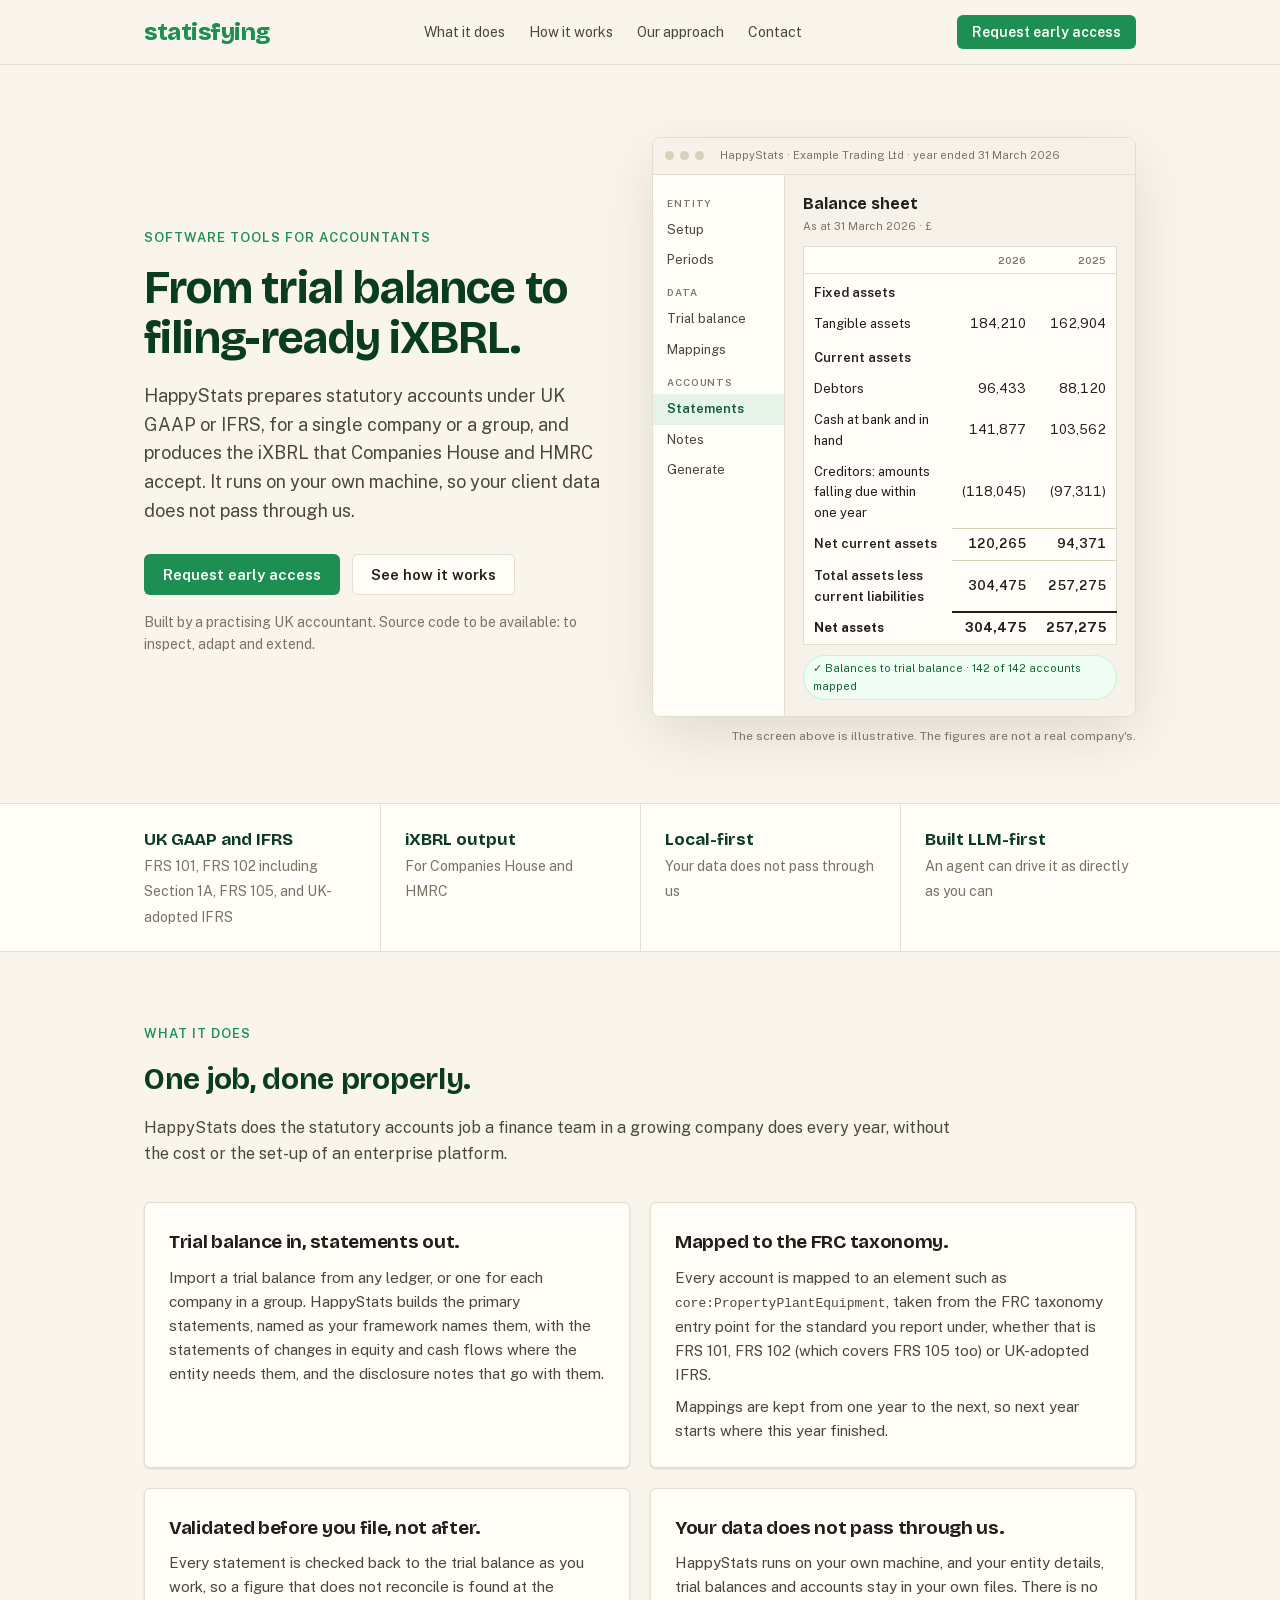
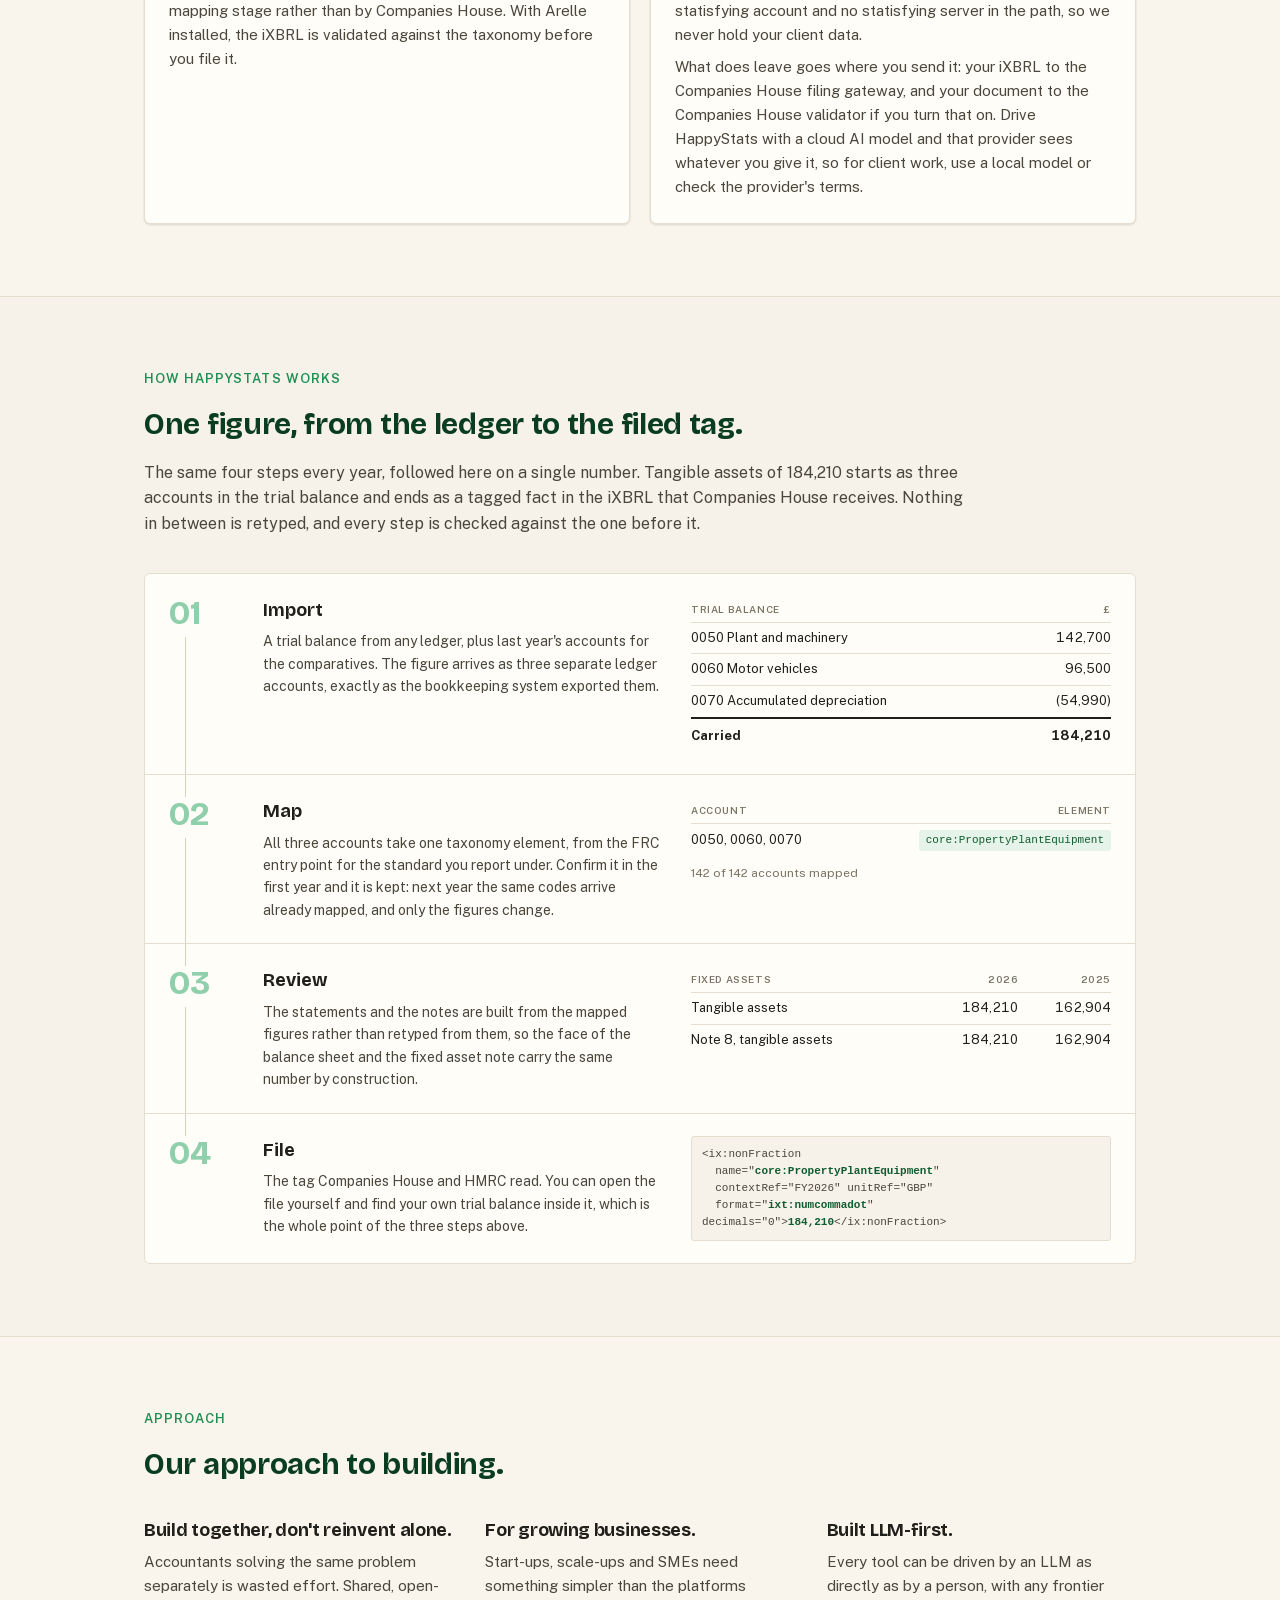
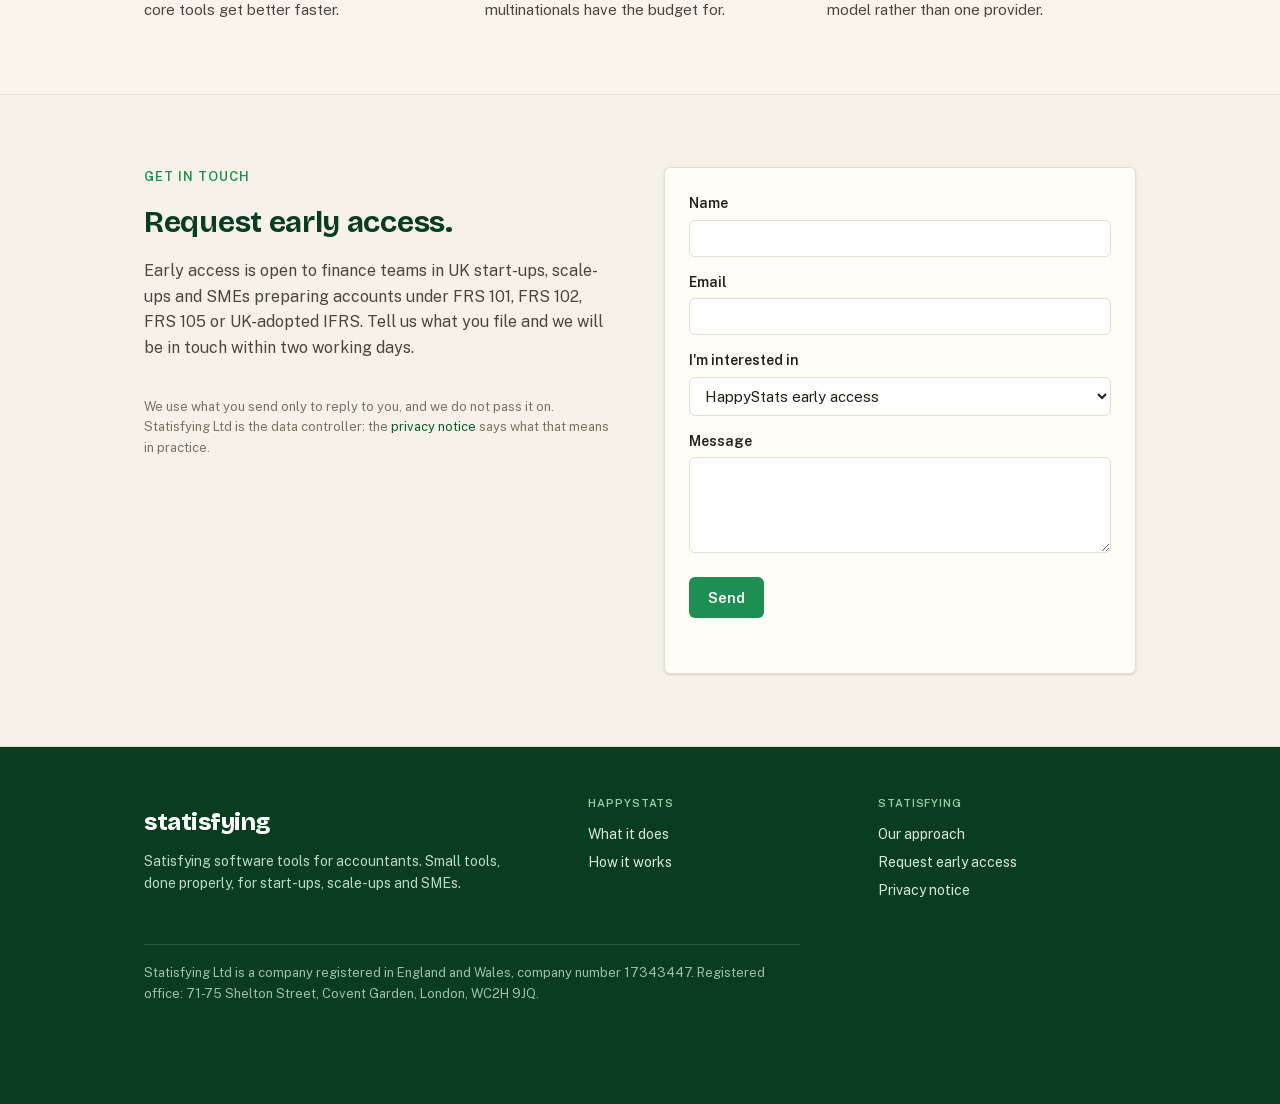
==== commit 35abc5cd: "Correct the iXBRL and accounts examples, requalify claims, add site basics Review of the live page f" ====
--- a/index.html
+++ b/index.html
@@ -4,17 +4,23 @@
 <meta charset="UTF-8">
 <meta name="viewport" content="width=device-width, initial-scale=1.0">
 <title>HappyStats: statutory accounts and iXBRL, UK GAAP and IFRS</title>
-<meta name="description" content="HappyStats helps you get from a trial balance to filing-ready iXBRL accounts under UK GAAP or IFRS, for Companies House and HMRC. Local-first: nothing leaves your machine.">
+<meta name="description" content="From trial balance to filing-ready iXBRL accounts under UK GAAP or IFRS, single company or group. Runs on your own machine: your data doesn't pass through us.">
 <link rel="icon" href="favicon.svg" type="image/svg+xml">
+<link rel="canonical" href="https://statisfying.com/">
 
 <meta property="og:type" content="website">
-<meta property="og:url" content="https://statisfying.com">
+<meta property="og:url" content="https://statisfying.com/">
 <meta property="og:site_name" content="statisfying">
 <meta property="og:title" content="HappyStats: statutory accounts and iXBRL, UK GAAP and IFRS">
-<meta property="og:description" content="HappyStats helps you get from a trial balance to filing-ready iXBRL accounts under UK GAAP or IFRS, for Companies House and HMRC. Local-first: nothing leaves your machine.">
-<meta name="twitter:card" content="summary">
+<meta property="og:description" content="From trial balance to filing-ready iXBRL accounts under UK GAAP or IFRS, single company or group. Runs on your own machine: your data doesn't pass through us.">
+<meta property="og:image" content="https://statisfying.com/og-image.png">
+<meta property="og:image:width" content="1200">
+<meta property="og:image:height" content="630">
+<meta property="og:image:alt" content="statisfying: from trial balance to filing-ready iXBRL. Statutory accounts under UK GAAP or IFRS, for a single company or a group.">
+<meta name="twitter:card" content="summary_large_image">
+<meta name="twitter:image" content="https://statisfying.com/og-image.png">
 <meta name="twitter:title" content="HappyStats: statutory accounts and iXBRL, UK GAAP and IFRS">
-<meta name="twitter:description" content="HappyStats helps you get from a trial balance to filing-ready iXBRL accounts under UK GAAP or IFRS, for Companies House and HMRC. Local-first: nothing leaves your machine.">
+<meta name="twitter:description" content="From trial balance to filing-ready iXBRL accounts under UK GAAP or IFRS, single company or group. Runs on your own machine: your data doesn't pass through us.">
 
 <link rel="stylesheet" href="styles.css">
 </head>
@@ -41,13 +47,13 @@
     <div class="wrap">
       <div>
         <p class="eyebrow">Software tools for accountants</p>
-        <h1>Statutory accounts preparation assistance.</h1>
-        <p class="lede">HappyStats helps you get from a trial balance through to filing-ready iXBRL accounts under UK GAAP or IFRS.</p>
+        <h1>From trial balance to filing-ready iXBRL.</h1>
+        <p class="lede">HappyStats prepares statutory accounts under UK GAAP or IFRS, for a single company or a group, and produces the iXBRL that Companies House and HMRC accept. It runs on your own machine, so your client data does not pass through us.</p>
         <p class="cta">
           <a class="btn btn-primary" href="#contact">Request early access</a>
           <a class="btn btn-secondary" href="#how">See how it works</a>
         </p>
-        <p class="hero-note">Built by a practising UK accountant. Open core: free to inspect, adapt and extend.</p>
+        <p class="hero-note">Built by a practising UK accountant. Source code to be available: to inspect, adapt and extend.</p>
       </div>
       <div>
         <div class="window">
@@ -78,7 +84,9 @@
                 <tr class="sec"><td>Current assets</td><td></td><td></td></tr>
                 <tr><td>Debtors</td><td>96,433</td><td>88,120</td></tr>
                 <tr><td>Cash at bank and in hand</td><td>141,877</td><td>103,562</td></tr>
-                <tr><td>Creditors: within one year</td><td>(118,045)</td><td>(97,311)</td></tr>
+                <tr><td>Creditors: amounts falling due within one year</td><td>(118,045)</td><td>(97,311)</td></tr>
+                <tr class="subtot"><td>Net current assets</td><td>120,265</td><td>94,371</td></tr>
+                <tr class="subtot"><td>Total assets less current liabilities</td><td>304,475</td><td>257,275</td></tr>
                 <tr class="tot"><td>Net assets</td><td>304,475</td><td>257,275</td></tr>
               </table>
               <p class="check">&#10003; Balances to trial balance &middot; 142 of 142 accounts mapped</p>
@@ -94,7 +102,7 @@
     <div class="wrap">
       <div class="fact"><b>UK GAAP and IFRS</b><span>FRS 101, FRS 102 including Section 1A, FRS 105, and UK-adopted IFRS</span></div>
       <div class="fact"><b>iXBRL output</b><span>For Companies House and HMRC</span></div>
-      <div class="fact"><b>Local-first</b><span>Your data stays on your machine</span></div>
+      <div class="fact"><b>Local-first</b><span>Your data does not pass through us</span></div>
       <div class="fact"><b>Built LLM-first</b><span>An agent can drive it as directly as you can</span></div>
     </div>
   </div>
@@ -103,24 +111,25 @@
     <div class="wrap">
       <p class="eyebrow">What it does</p>
       <h2>One job, done properly.</h2>
-      <p class="section-lede">HappyStats does the statutory accounts job that accountants in growing businesses do every year, without the cost or the set-up of an enterprise platform.</p>
+      <p class="section-lede">HappyStats does the statutory accounts job a finance team in a growing company does every year, without the cost or the set-up of an enterprise platform.</p>
       <div class="capabilities">
         <div class="card">
           <h3>Trial balance in, statements out.</h3>
-          <p>Import a trial balance from any ledger. HappyStats builds the primary statements, named as your framework names them, with the statements of changes in equity and cash flows where the entity needs them, and the disclosure notes that go with them.</p>
+          <p>Import a trial balance from any ledger, or one for each company in a group. HappyStats builds the primary statements, named as your framework names them, with the statements of changes in equity and cash flows where the entity needs them, and the disclosure notes that go with them.</p>
         </div>
         <div class="card">
           <h3>Mapped to the FRC taxonomy.</h3>
-          <p>Every account is mapped to an element such as <span class="qname">frs:PropertyPlantEquipment</span>, taken from the FRC taxonomy entry point for the standard you report under, whether that is FRS 101, FRS 102 (which covers FRS 105 too) or UK-adopted IFRS.</p>
+          <p>Every account is mapped to an element such as <span class="qname">core:PropertyPlantEquipment</span>, taken from the FRC taxonomy entry point for the standard you report under, whether that is FRS 101, FRS 102 (which covers FRS 105 too) or UK-adopted IFRS.</p>
           <p>Mappings are kept from one year to the next, so next year starts where this year finished.</p>
         </div>
         <div class="card">
           <h3>Validated before you file, not after.</h3>
-          <p>The iXBRL is validated against the taxonomy and the statements are checked back to the trial balance. A figure that does not reconcile is found at the mapping stage rather than by Companies House.</p>
+          <p>Every statement is checked back to the trial balance as you work, so a figure that does not reconcile is found at the mapping stage rather than by Companies House. With Arelle installed, the iXBRL is validated against the taxonomy before you file it.</p>
         </div>
         <div class="card">
-          <h3>Nothing leaves your machine.</h3>
-          <p>Entity details, trial balances and the finished accounts stay on your own machine or your shared drive. There is no server holding client data, because there is no server.</p>
+          <h3>Your data does not pass through us.</h3>
+          <p>HappyStats runs on your own machine, and your entity details, trial balances and accounts stay in your own files. There is no statisfying account and no statisfying server in the path, so we never hold your client data.</p>
+          <p>What does leave goes where you send it: your iXBRL to the Companies House filing gateway, and your document to the Companies House validator if you turn that on. Drive HappyStats with a cloud AI model and that provider sees whatever you give it, so for client work, use a local model or check the provider's terms.</p>
         </div>
       </div>
     </div>
@@ -144,7 +153,7 @@
               <tr><th scope="col">Trial balance</th><th scope="col">&pound;</th></tr>
               <tr><td>0050 Plant and machinery</td><td>142,700</td></tr>
               <tr><td>0060 Motor vehicles</td><td>96,500</td></tr>
-              <tr><td>0058 Accumulated depreciation</td><td>(54,990)</td></tr>
+              <tr><td>0070 Accumulated depreciation</td><td>(54,990)</td></tr>
               <tr class="tot"><td>Carried</td><td>184,210</td></tr>
             </table>
           </div>
@@ -159,7 +168,7 @@
           <div class="trace-show">
             <table class="mini mini-stack">
               <tr><th scope="col">Account</th><th scope="col">Element</th></tr>
-              <tr><td>0050, 0060, 0058</td><td><span class="chip">frs:PropertyPlantEquipment</span></td></tr>
+              <tr><td>0050, 0060, 0070</td><td><span class="chip">core:PropertyPlantEquipment</span></td></tr>
             </table>
             <p class="trace-foot">142 of 142 accounts mapped</p>
           </div>
@@ -188,9 +197,9 @@
           </div>
           <div class="trace-show">
             <pre class="codeblk">&lt;ix:nonFraction
-  name="<b>frs:PropertyPlantEquipment</b>"
-  contextRef="FY2026"
-  unitRef="GBP" decimals="0"&gt;<b>184,210</b>&lt;/ix:nonFraction&gt;</pre>
+  name="<b>core:PropertyPlantEquipment</b>"
+  contextRef="FY2026" unitRef="GBP"
+  format="<b>ixt:numcommadot</b>" decimals="0"&gt;<b>184,210</b>&lt;/ix:nonFraction&gt;</pre>
           </div>
         </div>
 
@@ -224,7 +233,7 @@
       <div>
         <p class="eyebrow">Get in touch</p>
         <h2>Request early access.</h2>
-        <p class="section-lede">Early access is open to UK practices and finance teams preparing accounts under FRS 101, FRS 102, FRS 105 or UK-adopted IFRS. Tell us what you file and we will be in touch within two working days.</p>
+        <p class="section-lede">Early access is open to finance teams in UK start-ups, scale-ups and SMEs preparing accounts under FRS 101, FRS 102, FRS 105 or UK-adopted IFRS. Tell us what you file and we will be in touch within two working days.</p>
         <p class="form-hint">We use what you send only to reply to you, and we do not pass it on. Statisfying Ltd is the data controller: the <a href="privacy/">privacy notice</a> says what that means in practice.</p>
       </div>
       <div class="contact-form">
--- a/styles.css
+++ b/styles.css
@@ -143,6 +143,8 @@
 table.fig th:first-child{text-align:left}
 table.fig td:not(:first-child){text-align:right}
 table.fig tr.sec td{font-weight:600;padding-top:9px}
+table.fig tr.subtot td{font-weight:600;border-top:1px solid var(--rule)}
+table.fig tr.subtot td:first-child{border-top:none}
 table.fig tr.tot td{font-weight:700;border-top:2px solid var(--ink-900)}
 table.fig tr.tot td:first-child{border-top:none}
 .check{display:inline-flex;align-items:center;gap:6px;margin-top:10px;padding:4px 9px;font-size:11px;color:var(--emerald-700);background:var(--emerald-50);border:1px solid var(--emerald-200);border-radius:var(--radius-pill)}
@@ -283,6 +285,8 @@
 .legal-body section{border-top:1px solid var(--border);margin-top:32px;padding-top:28px}
 .legal-body h2{counter-increment:sec;font-family:var(--font-display);font-size:21px;font-weight:700;letter-spacing:var(--tracking-tight);color:var(--green-800);margin:0 0 12px}
 .legal-body h2::before{content:counter(sec) ". ";color:var(--accent)}
+/* A page with one section has nothing to number. */
+.legal-body.unnumbered h2::before{content:none}
 .legal-body h3{font-family:var(--font-display);font-size:16px;font-weight:700;margin:20px 0 6px}
 .legal-body p,.legal-body li{max-width:var(--measure-note);font-size:16px;color:var(--ink-700)}
 .legal-body p+p{margin-top:12px}
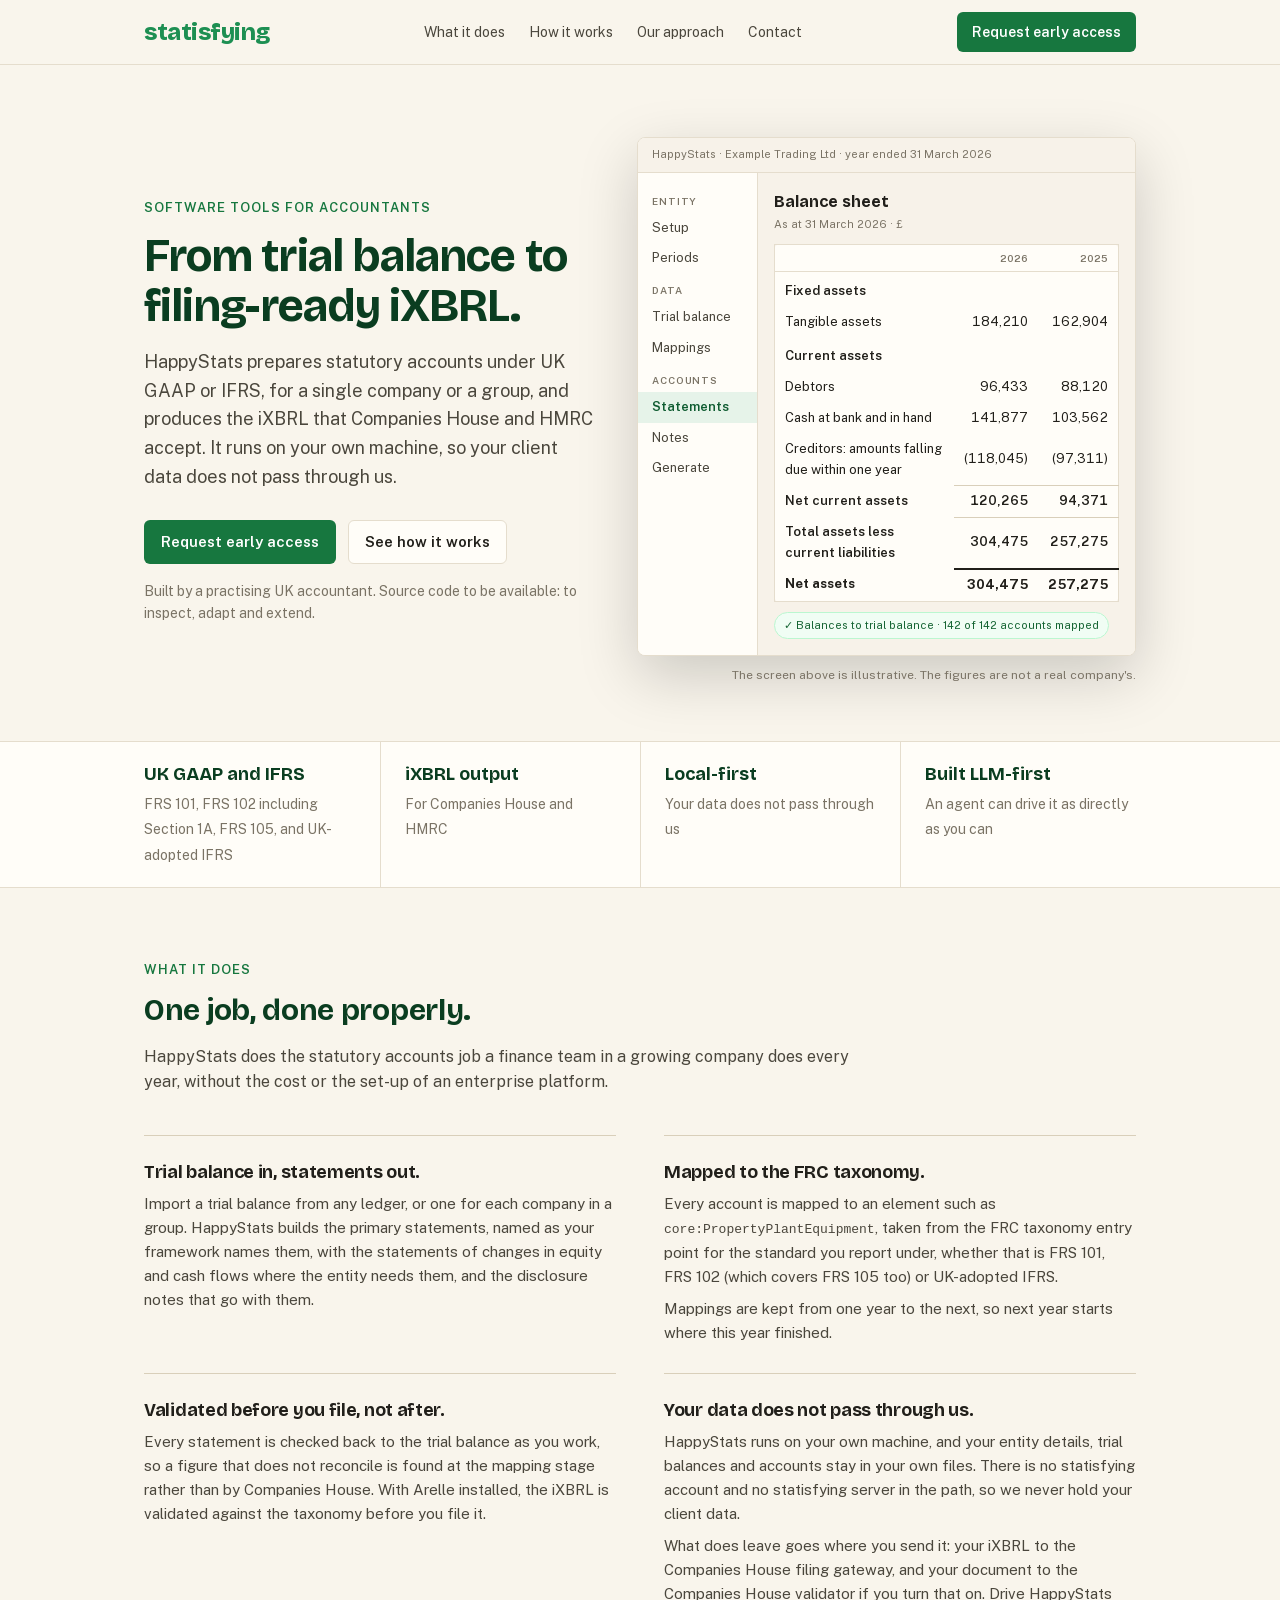
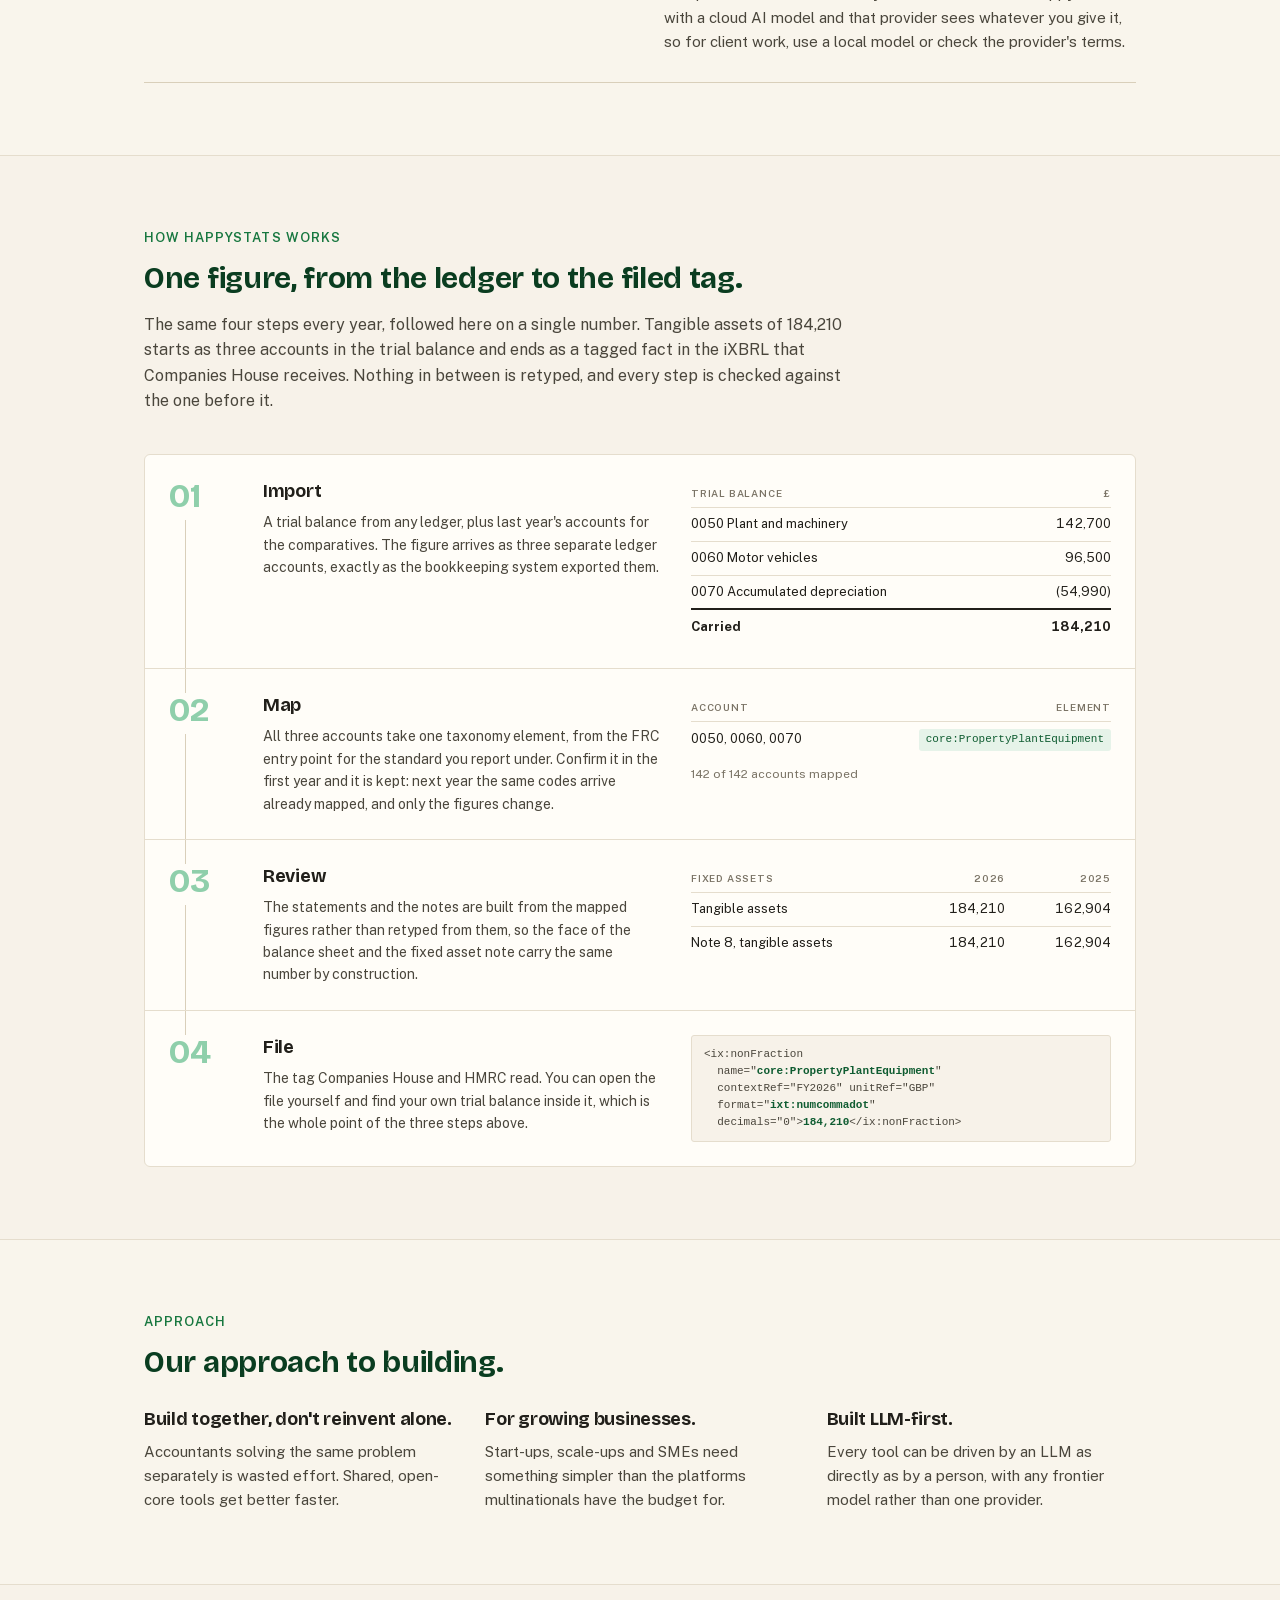
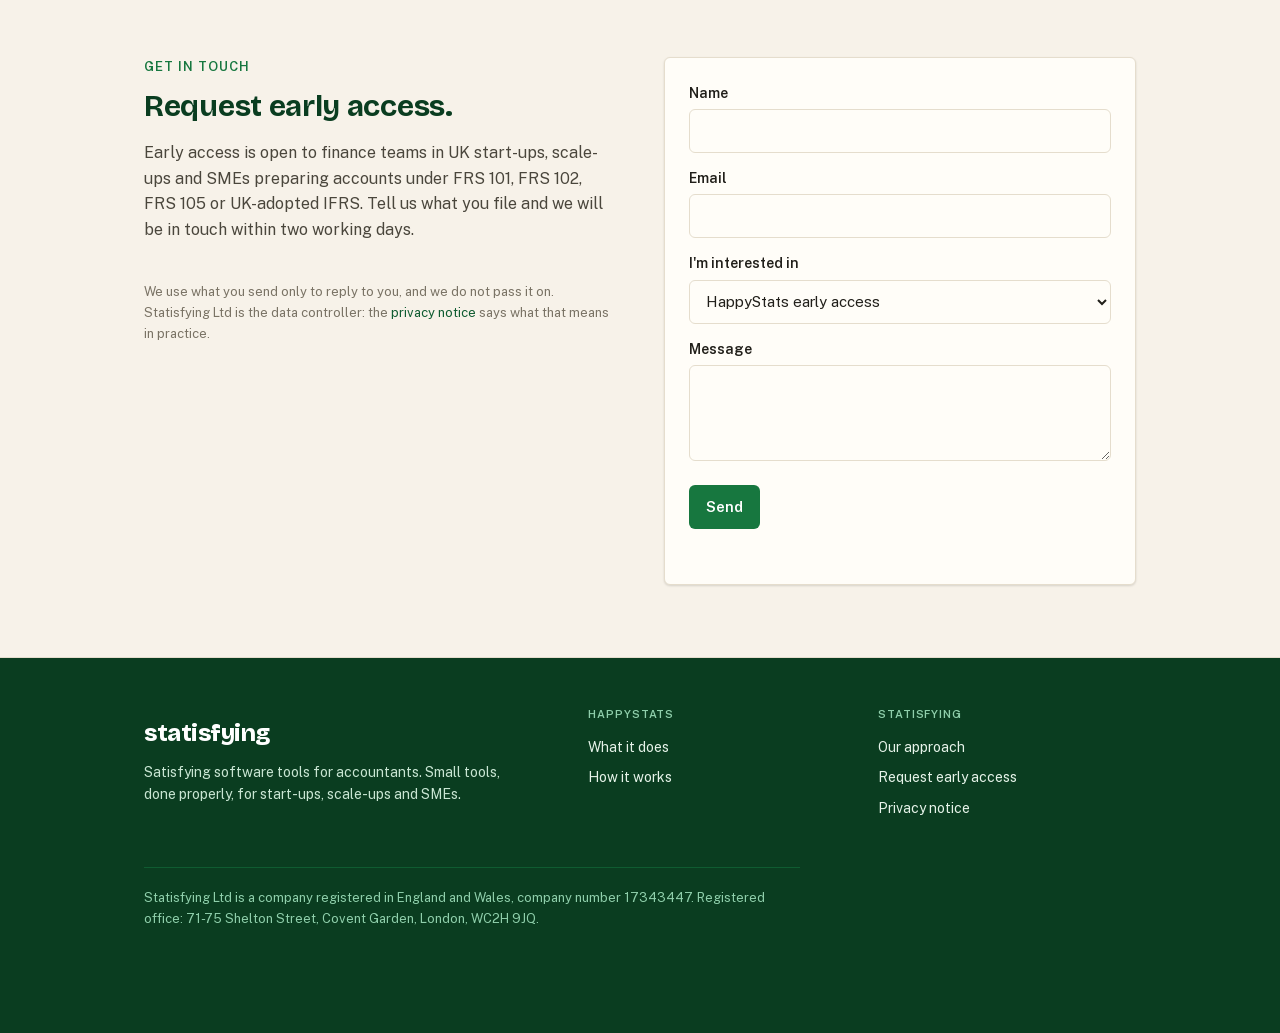
==== commit 2ab71964: "Apply StyleSeed's craft rules to the homepage, within Warm Ledger StyleSeed (github.com/bitjaru/styl" ====
--- a/index.html
+++ b/index.html
@@ -57,10 +57,7 @@
       </div>
       <div>
         <div class="window">
-          <div class="window-bar">
-            <i></i><i></i><i></i>
-            <span>HappyStats &middot; Example Trading Ltd &middot; year ended 31 March 2026</span>
-          </div>
+          <div class="window-bar">HappyStats &middot; Example Trading Ltd &middot; year ended 31 March 2026</div>
           <div class="window-body">
             <div class="window-side">
               <p class="grp">Entity</p>
@@ -113,20 +110,20 @@
       <h2>One job, done properly.</h2>
       <p class="section-lede">HappyStats does the statutory accounts job a finance team in a growing company does every year, without the cost or the set-up of an enterprise platform.</p>
       <div class="capabilities">
-        <div class="card">
+        <div class="capability">
           <h3>Trial balance in, statements out.</h3>
           <p>Import a trial balance from any ledger, or one for each company in a group. HappyStats builds the primary statements, named as your framework names them, with the statements of changes in equity and cash flows where the entity needs them, and the disclosure notes that go with them.</p>
         </div>
-        <div class="card">
+        <div class="capability">
           <h3>Mapped to the FRC taxonomy.</h3>
           <p>Every account is mapped to an element such as <span class="qname">core:PropertyPlantEquipment</span>, taken from the FRC taxonomy entry point for the standard you report under, whether that is FRS 101, FRS 102 (which covers FRS 105 too) or UK-adopted IFRS.</p>
           <p>Mappings are kept from one year to the next, so next year starts where this year finished.</p>
         </div>
-        <div class="card">
+        <div class="capability">
           <h3>Validated before you file, not after.</h3>
           <p>Every statement is checked back to the trial balance as you work, so a figure that does not reconcile is found at the mapping stage rather than by Companies House. With Arelle installed, the iXBRL is validated against the taxonomy before you file it.</p>
         </div>
-        <div class="card">
+        <div class="capability">
           <h3>Your data does not pass through us.</h3>
           <p>HappyStats runs on your own machine, and your entity details, trial balances and accounts stay in your own files. There is no statisfying account and no statisfying server in the path, so we never hold your client data.</p>
           <p>What does leave goes where you send it: your iXBRL to the Companies House filing gateway, and your document to the Companies House validator if you turn that on. Drive HappyStats with a cloud AI model and that provider sees whatever you give it, so for client work, use a local model or check the provider's terms.</p>
@@ -199,7 +196,8 @@
             <pre class="codeblk">&lt;ix:nonFraction
   name="<b>core:PropertyPlantEquipment</b>"
   contextRef="FY2026" unitRef="GBP"
-  format="<b>ixt:numcommadot</b>" decimals="0"&gt;<b>184,210</b>&lt;/ix:nonFraction&gt;</pre>
+  format="<b>ixt:numcommadot</b>"
+  decimals="0"&gt;<b>184,210</b>&lt;/ix:nonFraction&gt;</pre>
           </div>
         </div>
 
@@ -376,5 +374,6 @@
   });
 </script>
 
+<script src="assets/smile-burst.js" defer></script>
 </body>
 </html>
--- a/styles.css
+++ b/styles.css
@@ -3,7 +3,10 @@
    ~/.claude/skills/statisfying-design/tokens/*.css: do not retype a value here,
    change it there and copy it across. Only the tokens this page uses are kept. */
 
-/* ── Self-hosted brand webfonts (OFL). Local-first: never a CDN request. ── */
+/* ── Self-hosted brand webfonts. Local-first: never a CDN request.
+   Bricolage Grotesque and Public Sans are under the SIL Open Font License 1.1,
+   whose text travels with the site at assets/fonts/OFL-bricolage-grotesque.txt
+   and assets/fonts/OFL-public-sans.txt. ── */
 @font-face{font-family:'Bricolage Grotesque';font-style:normal;font-weight:100 900;font-display:swap;src:url(assets/fonts/bricolage-grotesque-latin.woff2) format('woff2');unicode-range:U+0000-00FF,U+0131,U+0152-0153,U+02BB-02BC,U+02C6,U+02DA,U+02DC,U+0304,U+0308,U+0329,U+2000-206F,U+20AC,U+2122,U+2191,U+2193,U+2212,U+2215,U+FEFF,U+FFFD}
 @font-face{font-family:'Bricolage Grotesque';font-style:normal;font-weight:100 900;font-display:swap;src:url(assets/fonts/bricolage-grotesque-latin-ext.woff2) format('woff2');unicode-range:U+0100-02BA,U+02BD-02C5,U+02C7-02CC,U+02CE-02D7,U+02DD-02FF,U+0304,U+0308,U+0329,U+1D00-1DBF,U+1E00-1E9F,U+1EF2-1EFF,U+2020,U+20A0-20AB,U+20AD-20C0,U+2113,U+2C60-2C7F,U+A720-A7FF}
 @font-face{font-family:'Public Sans';font-style:normal;font-weight:100 900;font-display:swap;src:url(assets/fonts/public-sans-latin.woff2) format('woff2');unicode-range:U+0000-00FF,U+0131,U+0152-0153,U+02BB-02BC,U+02C6,U+02DA,U+02DC,U+0304,U+0308,U+0329,U+2000-206F,U+20AC,U+2122,U+2191,U+2193,U+2212,U+2215,U+FEFF,U+FFFD}
@@ -53,18 +56,25 @@
   --font-body:'Public Sans',-apple-system,BlinkMacSystemFont,'Segoe UI',sans-serif;
   --font-mono:'SF Mono',ui-monospace,Menlo,Consolas,monospace;
 
+  --text-xl:18px;
   --text-web-body:16px;
   --text-web-lede:18px;
+  --leading-tight:1.15;
+  --leading-snug:1.35;
   --tracking-tight:-0.3px;
   --tracking-wordmark:-0.02em;
   --tracking-caps:0.08em;
   --measure-prose:82ch;
   --measure-note:76ch;
+  --web-wrap:720px;
 
   --radius-xs:3px;
   --radius:6px;
+  --radius-md:8px;
   --radius-pill:99px;
   --shadow:0 1px 3px rgba(0,0,0,0.08),0 1px 2px rgba(0,0,0,0.06);
+  --shadow-modal:0 20px 60px rgba(0,0,0,0.18);
+  --text-inverse:#ffffff;
   --focus-ring:0 0 0 3px rgba(29,143,82,0.12);
 
   --dur-instant:100ms;
@@ -74,6 +84,12 @@
      product-led page carrying a screen needs more, so the shell is the sheet
      width and prose keeps its own measure. */
   --page-wrap:1040px;
+
+  /* One control height for buttons, inputs and selects, at the 44px touch floor
+     (StyleSeed CRAFT-control-heights). The header's small button sits one step
+     down on desktop and comes back up to 44px on touch widths. */
+  --control-h:44px;
+  --control-h-sm:40px;
 }
 
 *,*::before,*::after{box-sizing:border-box;margin:0;padding:0}
@@ -108,40 +124,47 @@
 .site-nav a:hover{color:var(--text)}
 
 /* ── Buttons ── */
-.btn{display:inline-block;font:600 15px/1 var(--font-body);padding:12px 18px;border:1px solid transparent;border-radius:var(--radius);cursor:pointer;transition:var(--transition-interactive)}
-.btn-primary{background:var(--accent);color:#fff}
-.btn-primary:hover{background:var(--accent-hover);color:#fff}
+.btn{display:inline-flex;align-items:center;justify-content:center;min-height:var(--control-h);font:600 15px/1 var(--font-body);padding:0 16px;border:1px solid transparent;border-radius:var(--radius);cursor:pointer;transition:var(--transition-interactive)}
+/* Primary sits one step darker than the brand green: white on green 500 is 4.12:1, short of
+   WCAG AA's 4.5:1 for 15px text. Green 600 gives 5.60:1, and the hover green 700 gives 8.09:1. */
+.btn-primary{background:var(--accent-hover);color:var(--text-inverse)}
+.btn-primary:hover{background:var(--accent-deep);color:var(--text-inverse)}
 .btn-secondary{background:var(--surface);color:var(--text);border-color:var(--border)}
 .btn-secondary:hover{background:var(--bg);color:var(--text)}
-.btn-sm{padding:9px 14px;font-size:14px}
+.btn-sm{min-height:var(--control-h-sm);padding:0 14px;font-size:14px}
 
 /* ── Hero ── */
 .hero{padding:72px 0 56px}
-.hero .wrap{display:grid;grid-template-columns:1fr 1.05fr;gap:48px;align-items:center}
-.eyebrow{font-size:13px;font-weight:600;letter-spacing:var(--tracking-caps);text-transform:uppercase;color:var(--accent)}
-h1{font-family:var(--font-display);font-weight:700;font-size:46px;line-height:1.1;letter-spacing:var(--tracking-wordmark);color:var(--green-800);margin:14px 0 18px}
+/* The statement is the hero's evidence, so it gets the wider column (StyleSeed:
+   let data regions use the width they need); the gap gives back the rest. */
+.hero .wrap{display:grid;grid-template-columns:minmax(0,1fr) minmax(0,1.1fr);gap:40px;align-items:center}
+/* Green 600, not the brand 500: 13px text needs 4.5:1, and 500 gives only 3.69:1 on the page ground. */
+.eyebrow{font-size:13px;font-weight:600;letter-spacing:var(--tracking-caps);text-transform:uppercase;color:var(--accent-hover)}
+h1{font-family:var(--font-display);font-weight:700;font-size:46px;line-height:1.1;letter-spacing:var(--tracking-wordmark);color:var(--green-800);margin:12px 0 16px}
 .lede{font-size:var(--text-web-lede);color:var(--ink-700);max-width:34em}
 .cta{display:flex;flex-wrap:wrap;gap:12px;margin-top:28px}
 .hero-note{font-size:14px;color:var(--text-muted);margin-top:16px}
 
 /* ── Product window: the app's own surfaces, shrunk ── */
-.window{background:var(--surface);border:1px solid var(--border);border-radius:8px;box-shadow:0 20px 60px rgba(0,0,0,0.10);overflow:hidden;font-size:13px}
-.window-bar{display:flex;align-items:center;gap:6px;padding:9px 12px;border-bottom:1px solid var(--border);background:var(--bg)}
-.window-bar i{width:9px;height:9px;border-radius:50%;background:var(--sand-300)}
-.window-bar span{margin-left:10px;font-size:11px;color:var(--text-muted)}
-.window-body{display:grid;grid-template-columns:132px minmax(0,1fr)}
+/* Warm Ledger has two elevations: the card whisper and the modal lift. The
+   product screen is the page's one lifted object, so it takes the modal's. */
+.window{background:var(--surface);border:1px solid var(--border);border-radius:var(--radius-md);box-shadow:var(--shadow-modal);overflow:hidden;font-size:13px}
+.window-bar{padding:8px 14px;border-bottom:1px solid var(--border);background:var(--bg);font-size:11px;color:var(--text-muted)}
+.window-body{display:grid;grid-template-columns:120px minmax(0,1fr)}
 .window-side{background:var(--surface);border-right:1px solid var(--border);padding:12px 0}
 .window-side .grp{font-size:10px;font-weight:600;letter-spacing:var(--tracking-caps);text-transform:uppercase;color:var(--text-muted);padding:8px 14px 4px}
 .window-side .it{padding:5px 14px;color:var(--ink-700)}
 .window-side .it.on{background:var(--accent-tint);color:var(--accent-deep);font-weight:600}
-.window-main{padding:16px 18px;background:var(--bg);min-width:0}
+.window-main{padding:16px;background:var(--bg);min-width:0}
 .window-main .win-title{font-family:var(--font-display);font-size:16px;font-weight:700;margin-bottom:2px}
 .window-main .sub{font-size:11px;color:var(--text-muted);margin-bottom:10px}
 table.fig{width:100%;border-collapse:collapse;background:var(--surface);border:1px solid var(--border);border-radius:var(--radius)}
 table.fig th,table.fig td{padding:5px 10px;font-variant-numeric:tabular-nums}
 table.fig th{font-size:10px;font-weight:600;color:var(--text-muted);text-align:right;border-bottom:1px solid var(--border)}
 table.fig th:first-child{text-align:left}
-table.fig td:not(:first-child){text-align:right}
+/* An amount never wraps mid-value (StyleSeed DL-23). Brackets stay: UK accounts
+   show negatives in parentheses, so StyleSeed's minus-sign rule (DL-31) does not apply. */
+table.fig td:not(:first-child){text-align:right;white-space:nowrap}
 table.fig tr.sec td{font-weight:600;padding-top:9px}
 table.fig tr.subtot td{font-weight:600;border-top:1px solid var(--rule)}
 table.fig tr.subtot td:first-child{border-top:none}
@@ -153,28 +176,36 @@
 /* ── Facts strip ── */
 .facts{border-top:1px solid var(--border);border-bottom:1px solid var(--border);background:var(--surface)}
 .facts .wrap{display:grid;grid-template-columns:repeat(4,minmax(0,1fr));padding:0}
-.fact{padding:22px 24px;border-left:1px solid var(--border);min-width:0}
+.fact{padding:20px 24px;border-left:1px solid var(--border);min-width:0}
 .fact:first-child{border-left:none}
-.fact b{display:block;font-family:var(--font-display);font-size:17px;font-weight:700;color:var(--green-800)}
+.fact b{display:block;font-family:var(--font-display);font-size:var(--text-xl);font-weight:700;line-height:var(--leading-snug);margin-bottom:4px;color:var(--green-800)}
 .fact span{font-size:14px;color:var(--text-muted)}
 
 /* ── Sections ── */
 .block{padding:72px 0}
 .block-alt{background:var(--bg);border-top:1px solid var(--border);border-bottom:1px solid var(--border)}
-h2{font-family:var(--font-display);font-size:30px;font-weight:700;letter-spacing:var(--tracking-tight);color:var(--green-800);margin:10px 0 12px}
-.section-lede{color:var(--ink-700);max-width:var(--measure-prose);margin-bottom:36px}
-
-/* ── Capability cards ── */
-.capabilities{display:grid;grid-template-columns:repeat(2,minmax(0,1fr));gap:20px}
-.card{background:var(--surface);border:1px solid var(--border);border-radius:var(--radius);box-shadow:var(--shadow);padding:24px;min-width:0}
-.card h3{font-family:var(--font-display);font-size:19px;font-weight:700;letter-spacing:var(--tracking-tight);color:var(--text);margin-bottom:8px}
-.card p{font-size:15px;color:var(--ink-700)}
-.card p+p{margin-top:8px}
-.card .qname{font-family:var(--font-mono);font-size:13px;color:var(--ink-700)}
+/* Body leading (1.6) made two-line headings fall apart; headings take the
+   system's tight and snug leadings instead. */
+h2{font-family:var(--font-display);font-size:30px;font-weight:700;line-height:var(--leading-tight);letter-spacing:var(--tracking-tight);color:var(--green-800);margin:12px 0 16px}
+/* 82ch in Public Sans set lines of about 108 characters. The site's own 720px
+   measure brings that to about 85, nearer StyleSeed's 50 to 75. */
+.section-lede{color:var(--ink-700);max-width:var(--web-wrap);margin-bottom:40px}
+
+/* One subheading role for every section: same size, leading and tracking. */
+.capability h3,.trace-say h3,.principles h3{font-family:var(--font-display);font-size:var(--text-xl);font-weight:700;line-height:var(--leading-snug);letter-spacing:var(--tracking-tight);color:var(--text);margin-bottom:8px}
+
+/* ── Capabilities: a ruled two-column list, not a wall of boxes. They are read,
+   not clicked, so a hairline separates them better than a card does, and rows
+   of uneven length no longer leave holes in matched-height boxes. ── */
+.capabilities{display:grid;grid-template-columns:repeat(2,minmax(0,1fr));gap:0 48px;border-bottom:1px solid var(--rule)}
+.capability{border-top:1px solid var(--rule);padding:24px 0 28px;min-width:0}
+.capability p{font-size:15px;color:var(--ink-700)}
+.capability p+p{margin-top:8px}
+.capability .qname{font-family:var(--font-mono);font-size:13px;color:var(--ink-700)}
 
 /* ── How it works: one figure, followed down four rows, each closed by a gate ── */
 .trace{border:1px solid var(--border);border-radius:var(--radius);background:var(--surface);overflow:hidden}
-.trace-step{display:grid;grid-template-columns:66px minmax(0,1fr) minmax(0,1.05fr);gap:0 28px;align-items:start;padding:22px 24px;position:relative}
+.trace-step{display:grid;grid-template-columns:66px minmax(0,1fr) minmax(0,1.05fr);gap:0 28px;align-items:start;padding:24px;position:relative}
 .trace-step+.trace-step{border-top:1px solid var(--border)}
 /* Mid green, not brand green: large enough to find the step by, pale enough
    not to compete with its name. The surface background is what breaks the thread. */
@@ -182,25 +213,27 @@
 /* The thread: the figure's path down the page, broken where each step stops it.
    left is the numeral's own centre, not the rail's, so it tracks the padding. */
 .trace-step::before{content:"";position:absolute;left:40px;top:0;bottom:0;width:1px;background:var(--rule)}
-.trace-step:first-child::before{top:22px}
+.trace-step:first-child::before{top:24px}
 .trace-step:last-child::before{bottom:auto;height:48px}
-.trace-say h3{font-family:var(--font-display);font-size:18px;font-weight:700;margin-bottom:6px}
 .trace-say p{font-size:14px;color:var(--ink-700)}
 .trace-show{min-width:0}
 .trace-foot{margin-top:8px;font-size:12px;color:var(--text-muted)}
 .mini{width:100%;border-collapse:collapse;font-size:13px;font-variant-numeric:tabular-nums}
-.mini th,.mini td{padding:5px 0;text-align:left;border-bottom:1px solid var(--border)}
-.mini th{font-size:10px;font-weight:600;letter-spacing:.06em;text-transform:uppercase;color:var(--text-muted)}
-.mini td:not(:first-child),.mini th:not(:first-child){text-align:right;white-space:nowrap}
+.mini th,.mini td{padding:6px 0;text-align:left;border-bottom:1px solid var(--border)}
+.mini th{font-size:10px;font-weight:600;letter-spacing:var(--tracking-caps);text-transform:uppercase;color:var(--text-muted)}
+/* The left padding is what keeps two year columns apart: without it 2026 and
+   2025 ran together on a phone as "184,210162,904". */
+.mini td:not(:first-child),.mini th:not(:first-child){text-align:right;white-space:nowrap;padding-left:16px}
 .mini tr:last-child td{border-bottom:none}
 .mini tr.tot td{font-weight:700;border-top:2px solid var(--ink-900);border-bottom:none;padding-top:7px}
 .chip{display:inline-block;font-family:var(--font-mono);font-size:11px;padding:2px 7px;border-radius:var(--radius-xs);background:var(--accent-tint);color:var(--accent-deep);overflow-wrap:anywhere;white-space:normal}
-.codeblk{font-family:var(--font-mono);font-size:11px;line-height:1.55;color:var(--ink-700);background:var(--bg);border:1px solid var(--border);border-radius:var(--radius-xs);padding:9px 10px;white-space:pre-wrap;overflow-wrap:anywhere}
+/* Code keeps its own line breaks and scrolls inside its box when narrow,
+   rather than breaking a tag mid-word. */
+.codeblk{font-family:var(--font-mono);font-size:11px;line-height:1.55;color:var(--ink-700);background:var(--bg);border:1px solid var(--border);border-radius:var(--radius-xs);padding:10px 12px;white-space:pre;overflow-x:auto}
 .codeblk b{color:var(--accent-deep);font-weight:700}
 
 /* ── Approach ── */
 .principles{display:grid;grid-template-columns:repeat(3,minmax(0,1fr));gap:32px;margin-top:28px}
-.principles h3{font-family:var(--font-display);font-size:18px;font-weight:700;letter-spacing:var(--tracking-tight);margin-bottom:6px}
 .principles p{font-size:15px;color:var(--ink-700)}
 
 /* ── Contact ── */
@@ -208,7 +241,8 @@
 .contact-form{background:var(--surface);border:1px solid var(--border);border-radius:var(--radius);box-shadow:var(--shadow);padding:24px}
 .contact-form .field{margin-bottom:14px}
 .contact-form label{display:block;font-size:14px;font-weight:600;margin-bottom:5px}
-.contact-form input,.contact-form select,.contact-form textarea{width:100%;font:15px var(--font-body);color:var(--text);background:#fff;border:1px solid var(--border);border-radius:var(--radius);padding:9px 11px}
+/* Fields share the buttons' height and take Warm Ledger's field surface rather than a raw white. */
+.contact-form input,.contact-form select,.contact-form textarea{width:100%;min-height:var(--control-h);font:15px var(--font-body);color:var(--text);background:var(--surface);border:1px solid var(--border);border-radius:var(--radius);padding:10px 12px}
 .contact-form textarea{height:96px;resize:vertical}
 .contact-form input:focus,.contact-form select:focus,.contact-form textarea:focus{outline:none;border-color:var(--accent);box-shadow:var(--focus-ring)}
 .contact-form button{width:auto}
@@ -222,14 +256,16 @@
 button:disabled{opacity:.6;cursor:default}
 
 /* ── Footer ── */
-.site-footer{background:var(--green-800);color:#d8e8dd;padding:48px 0 28px;font-size:14px}
-.site-footer .wordmark{color:#fff}
+/* Footer colours come from the green ramp, not one-off hexes. Each pairing on
+   green 800 clears WCAG AA: green 100 10.8:1, green 200 9.3:1, green 300 6.9:1. */
+.site-footer{background:var(--green-800);color:var(--green-100);padding:48px 0 32px;font-size:14px}
+.site-footer .wordmark{color:var(--text-inverse)}
 .site-footer .cols{display:grid;grid-template-columns:1.6fr 1fr 1fr;gap:32px}
-.site-footer p{max-width:26em;margin-top:8px;color:#bcd8c6}
-.site-footer .col-head{font-family:var(--font-body);font-size:11px;font-weight:600;letter-spacing:var(--tracking-caps);text-transform:uppercase;color:#8fcfab;margin:0 0 10px}
-.site-footer a{display:block;margin-bottom:6px;color:#d8e8dd}
-.site-footer a:hover{color:#fff}
-.site-footer .legal{border-top:1px solid rgba(255,255,255,.15);margin-top:36px;padding-top:18px;max-width:var(--measure-prose);color:#9fbfaa;font-size:13px}
+.site-footer p{max-width:26em;margin-top:8px;color:var(--green-200)}
+.site-footer .col-head{font-family:var(--font-body);font-size:11px;font-weight:600;letter-spacing:var(--tracking-caps);text-transform:uppercase;color:var(--green-300);margin:0 0 12px}
+.site-footer a{display:block;margin-bottom:8px;color:var(--green-100)}
+.site-footer a:hover{color:var(--text-inverse)}
+.site-footer .legal{border-top:1px solid var(--green-700);margin-top:40px;padding-top:20px;max-width:var(--measure-prose);color:var(--green-300);font-size:13px}
 
 /* ── Responsive ── */
 @media (max-width:900px){
@@ -245,6 +281,8 @@
   .principles{grid-template-columns:minmax(0,1fr);gap:24px}
   .site-footer .cols{grid-template-columns:repeat(2,minmax(0,1fr))}
   .site-nav{display:none}
+  /* With the nav gone, the header button is the page's one persistent action. */
+  .btn-sm{min-height:var(--control-h)}
   h1{font-size:36px}
   .block{padding:56px 0}
 }
@@ -256,13 +294,16 @@
   .window-body{grid-template-columns:minmax(0,1fr)}
   .window-side{display:none}
   .facts .wrap{grid-template-columns:minmax(0,1fr)}
-  .fact{border-left:none;border-top:1px solid var(--border)}
+  /* 16px sides, so the facts line up with the 16px page gutter above and below. */
+  .fact{border-left:none;border-top:1px solid var(--border);padding:16px}
   .fact:first-child{border-top:none}
   .trace-step{padding:18px 16px}
   .trace-step::before{left:32px}
   .trace-step:first-child::before{top:18px}
   /* Too narrow for two columns: the QName would break mid-word in its chip. */
-  .mini-stack td,.mini-stack th{display:block;text-align:left;border-bottom:none;padding:2px 0}
+  /* Doubled class so this beats the right-alignment on .mini's number columns,
+     which had pushed the QName chip to the right edge. */
+  .mini.mini-stack td,.mini.mini-stack th{display:block;text-align:left;border-bottom:none;padding:2px 0}
   .mini-stack tr:first-child th:last-child{display:none}
   .mini-stack td:last-child{padding-bottom:6px}
   .mini-stack tr:first-child{display:block;border-bottom:1px solid var(--border)}
